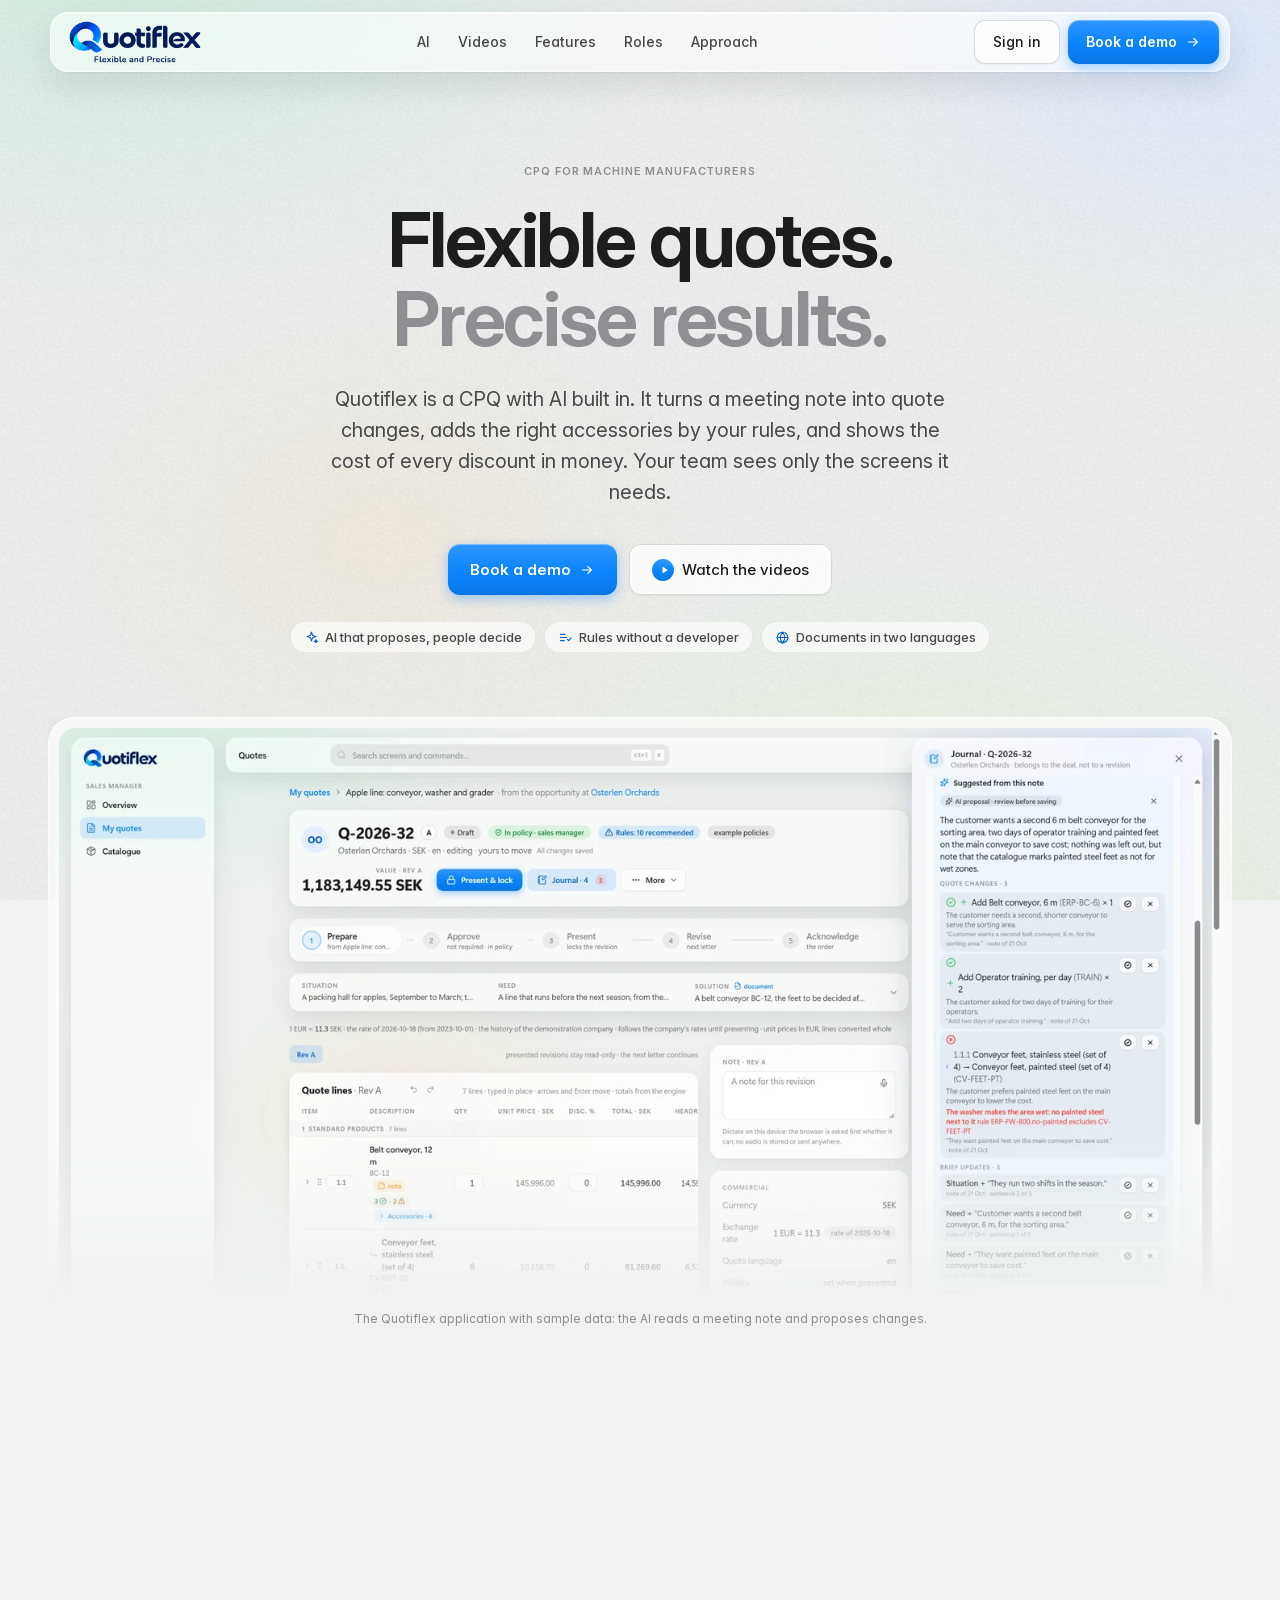
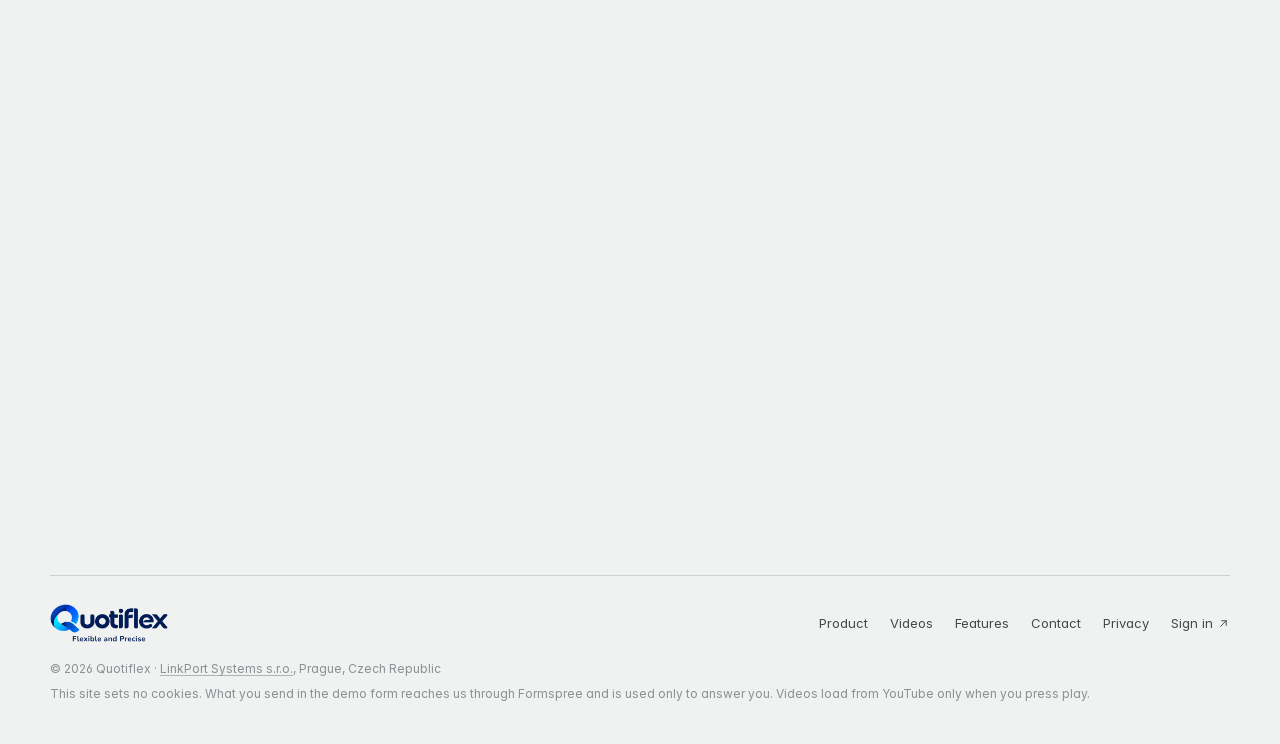
==== site/preview/index.html @ 6827d33f "Preview: texts that show what Quotiflex does, and a section on the AI The texts of the preview now n" ====
<!doctype html>
<html lang="en">
<head>
<meta charset="utf-8">
<meta name="viewport" content="width=device-width, initial-scale=1">
<meta http-equiv="Content-Security-Policy" content="default-src 'none'; script-src 'self'; style-src 'self'; img-src 'self'; font-src 'self'; connect-src https://formspree.io; frame-src https://www.youtube-nocookie.com; base-uri 'none'; form-action 'none'">
<meta name="referrer" content="strict-origin-when-cross-origin">
<title>Quotiflex · CPQ with AI built in, for machine manufacturers</title>
<meta name="robots" content="noindex">
<meta name="description" content="CPQ with AI built in, for machine manufacturers: quotes that add the right accessories, rules your product managers write without a developer, approvals that show the cost in money, and documents in your customer's language.">
<meta name="theme-color" content="#eff2f0">
<link rel="canonical" href="https://quotiflex.com/">
<meta property="og:type" content="website">
<meta property="og:site_name" content="Quotiflex">
<meta property="og:title" content="Quotiflex · Flexible quotes. Precise results.">
<meta property="og:description" content="CPQ with AI built in, for machine manufacturers: quotes that add the right accessories, rules your product managers write without a developer, approvals that show the cost in money, and documents in your customer's language.">
<meta property="og:url" content="https://quotiflex.com/">
<meta property="og:image" content="https://quotiflex.com/img/og-image.png">
<meta property="og:image:width" content="1200">
<meta property="og:image:height" content="630">
<meta property="og:image:alt" content="The Quotiflex logo with the tagline Flexible and Precise">
<meta name="twitter:card" content="summary_large_image">
<link rel="icon" href="../favicon.svg" type="image/svg+xml">
<link rel="icon" href="../favicon.ico" sizes="32x32">
<link rel="apple-touch-icon" href="../img/apple-touch-icon.png">
<link rel="stylesheet" href="app.css">
<script src="script.js"></script>
<script src="fx.js"></script>
<script type="application/ld+json">
{"@context":"https://schema.org","@type":"VideoObject","name":"Turn Customer Meeting Notes into Quote Changes | Quotiflex Deal Journal","description":"Write the note the way you always do. With one click, the AI in Quotiflex suggests changes to the quote, updates to the deal brief and a task, each with the sentence it came from. The rules check every suggestion, and you decide what to apply.","thumbnailUrl":"https://quotiflex.com/img/video-1-1280.jpg","uploadDate":"2026-10-21","duration":"PT1M11S","embedUrl":"https://www.youtube.com/embed/badr2H-frKE","url":"https://www.youtube.com/watch?v=badr2H-frKE"}
</script>
<script type="application/ld+json">
{"@context":"https://schema.org","@type":"VideoObject","name":"Never Forget a Machine Accessory on a Quote | Quotiflex Accessory Rules","description":"Add a machine, and its usual accessories come with it. Every choice shows the price difference and the rule behind it. Take off something mandatory, and the quote shows it at once. To leave it out, you give a reason, and the reason stays with the quote under your name.","thumbnailUrl":"https://quotiflex.com/img/video-2-1280.jpg","uploadDate":"2026-10-22","duration":"PT1M26S","embedUrl":"https://www.youtube.com/embed/MtIPMK0WYl4","url":"https://www.youtube.com/watch?v=MtIPMK0WYl4"}
</script>
<script type="application/ld+json">
{"@context":"https://schema.org","@type":"VideoObject","name":"Bilingual Quotation Documents, Nothing Typed Twice | Quotiflex Documents","description":"The quote opens as the document your customer will read: two languages side by side, every machine with its description, pictures and price. What you sent stays exactly as you sent it. To change a text, click it and type; the prices come from the quote, so nobody types a wrong number. For a customer in China, Chinese under the English.","thumbnailUrl":"https://quotiflex.com/img/video-3-1280.jpg","uploadDate":"2026-10-23","duration":"PT1M30S","embedUrl":"https://www.youtube.com/embed/1uBL4lEUWkI","url":"https://www.youtube.com/watch?v=1uBL4lEUWkI"}
</script>
<script type="application/ld+json">
{"@context":"https://schema.org","@type":"VideoObject","name":"Discount Approvals with a Reason, Decided in Minutes | Quotiflex Approvals","description":"Below the price floor, the quote says why in plain words, and its main button asks for approval. You ask with a reason, and the quote waits, read-only, until someone decides. The approver sees the difference in money, not only in percent, and decides with a reason in one click. The sales manager is told at once.","thumbnailUrl":"https://quotiflex.com/img/video-4-1280.jpg","uploadDate":"2026-10-23","duration":"PT1M24S","embedUrl":"https://www.youtube.com/embed/pZ0uJ2PU5Hw","url":"https://www.youtube.com/watch?v=pZ0uJ2PU5Hw"}
</script>
</head>
<body>
<svg class="sprite" aria-hidden="true" focusable="false">
  <symbol id="i-bolt" viewBox="0 0 24 24"><path d="M13.5 2.5 4.5 13.5h6.5l-1 8 9-11h-6.5l1-8Z"/></symbol>
  <symbol id="i-target" viewBox="0 0 24 24"><circle cx="12" cy="12" r="8.5"/><circle cx="12" cy="12" r="4.5"/><circle cx="12" cy="12" r="1.2" class="solid"/></symbol>
  <symbol id="i-sliders" viewBox="0 0 24 24"><path d="M3.5 7h9M17.5 7h3M3.5 17h3M11.5 17h9"/><circle cx="15" cy="7" r="2.5"/><circle cx="9" cy="17" r="2.5"/></symbol>
  <symbol id="i-shield" viewBox="0 0 24 24"><path d="M12 2.8 4.5 5.6v5.9c0 4.7 3.1 8.2 7.5 9.7 4.4-1.5 7.5-5 7.5-9.7V5.6L12 2.8Z"/><path d="m8.8 12 2.2 2.2 4.2-4.4"/></symbol>
  <symbol id="i-users" viewBox="0 0 24 24"><circle cx="9" cy="8" r="3.5"/><path d="M2.5 20c.6-3.6 3.2-5.5 6.5-5.5s5.9 1.9 6.5 5.5"/><path d="M15.5 4.8a3.5 3.5 0 0 1 0 6.4M17.8 14.9c2 .8 3.3 2.5 3.7 5.1"/></symbol>
  <symbol id="i-play" viewBox="0 0 24 24"><path fill="currentColor" stroke="none" d="M8.5 5.6v12.8c0 .8.9 1.3 1.6.9l10-6.4c.6-.4.6-1.3 0-1.7l-10-6.4c-.7-.5-1.6 0-1.6.8Z"/></symbol>
  <symbol id="i-arrow" viewBox="0 0 24 24"><path d="M5 12h13M13 6.5 18.5 12 13 17.5"/></symbol>
  <symbol id="i-arrow-out" viewBox="0 0 24 24"><path d="M7 17 17 7M8.5 7H17v8.5"/></symbol>
  <symbol id="i-arrow-down" viewBox="0 0 24 24"><path d="M12 7v10M7.5 12.5 12 17l4.5-4.5"/></symbol>
  <symbol id="i-check" viewBox="0 0 24 24"><path d="m5.5 12.5 4 4 9-9"/></symbol>
  <symbol id="i-menu" viewBox="0 0 24 24"><path d="M4 7h16M4 12h16M4 17h16"/></symbol>
  <symbol id="i-close" viewBox="0 0 24 24"><path d="M6 6l12 12M18 6 6 18"/></symbol>
  <symbol id="i-grid" viewBox="0 0 24 24"><rect x="4" y="4" width="6.5" height="6.5" rx="1.5"/><rect x="13.5" y="4" width="6.5" height="6.5" rx="1.5"/><rect x="4" y="13.5" width="6.5" height="6.5" rx="1.5"/><rect x="13.5" y="13.5" width="6.5" height="6.5" rx="1.5"/></symbol>
  <symbol id="i-doc" viewBox="0 0 24 24"><path d="M14 3H7a2 2 0 0 0-2 2v14a2 2 0 0 0 2 2h10a2 2 0 0 0 2-2V8l-5-5Z"/><path d="M14 3v5h5M9 13h6M9 17h4"/></symbol>
  <symbol id="i-building" viewBox="0 0 24 24"><rect x="4" y="3.5" width="11" height="17" rx="1.5"/><path d="M15 9.5h3.5a1.5 1.5 0 0 1 1.5 1.5v9.5M8 8h3M8 12h3M8 16h3"/></symbol>
  <symbol id="i-box" viewBox="0 0 24 24"><path d="m12 3 8 4.5v9L12 21l-8-4.5v-9L12 3Z"/><path d="m4 7.5 8 4.5 8-4.5M12 12v9"/></symbol>
  <symbol id="i-plus" viewBox="0 0 24 24"><path d="M12 6v12M6 12h12"/></symbol>
  <symbol id="i-sparkle" viewBox="0 0 24 24"><path d="M12 3.5l1.8 5.2 5.2 1.8-5.2 1.8L12 17.5l-1.8-5.2L5 10.5l5.2-1.8L12 3.5Z"/><path d="M19 15.5l.7 1.8 1.8.7-1.8.7-.7 1.8-.7-1.8-1.8-.7 1.8-.7.7-1.8Z"/></symbol>
  <symbol id="i-note" viewBox="0 0 24 24"><path d="M5 4.5h10l4 4V19a.5.5 0 0 1-.5.5h-13A.5.5 0 0 1 5 19V4.5Z"/><path d="M8.5 10h7M8.5 13.5h7M8.5 17h4"/></symbol>
  <symbol id="i-list" viewBox="0 0 24 24"><path d="M9 6.5h11M9 12h11M9 17.5h11"/><circle cx="4.5" cy="6.5" r="1" class="solid"/><circle cx="4.5" cy="12" r="1" class="solid"/><circle cx="4.5" cy="17.5" r="1" class="solid"/></symbol>
  <symbol id="i-rule" viewBox="0 0 24 24"><path d="M4 7h7M4 12h10M4 17h6"/><path d="m15 15 2 2 4-4.5"/></symbol>
  <symbol id="i-search" viewBox="0 0 24 24"><circle cx="11" cy="11" r="6.5"/><path d="m16 16 4 4"/></symbol>
  <symbol id="i-globe" viewBox="0 0 24 24"><circle cx="12" cy="12" r="8.5"/><path d="M3.5 12h17M12 3.5c2.5 2.6 3.6 5.4 3.6 8.5S14.5 17.9 12 20.5C9.5 17.9 8.4 15.1 8.4 12S9.5 6.1 12 3.5Z"/></symbol>
  <symbol id="i-pen" viewBox="0 0 24 24"><path d="M4.5 19.5l1-4L15.8 5.2a2 2 0 0 1 2.9 0l.1.1a2 2 0 0 1 0 2.9L8.5 18.5l-4 1Z"/><path d="m13.5 7.5 3 3"/></symbol>
  <symbol id="i-eye" viewBox="0 0 24 24"><path d="M2.8 12S6 5.5 12 5.5 21.2 12 21.2 12 18 18.5 12 18.5 2.8 12 2.8 12Z"/><circle cx="12" cy="12" r="2.8"/></symbol>
</svg>

<a class="skip" href="#main">Skip to content</a>
<div class="wallpaper" aria-hidden="true"></div>

<header class="topbar wrap">
  <div class="topbar-inner glass">
    <a class="brand" href="#main" aria-label="Quotiflex, to the top of the page">
      <picture>
        <source type="image/webp" srcset="../img/logo-450.webp 450w, ../img/logo-760.webp 760w" sizes="132px">
        <img src="../img/logo-450.png" width="225" height="73" alt="Quotiflex, Flexible and Precise">
      </picture>
    </a>
    <nav id="navigation" aria-label="Main navigation">
      <a href="#ai">AI</a>
      <a href="#videos">Videos</a>
      <a href="#features">Features</a>
      <a href="#solutions">Roles</a>
      <a href="#about">Approach</a>
    </nav>
    <div class="topbar-actions">
      <a class="btn btn-secondary" href="https://app.quotiflex.com/">Sign in</a>
      <a class="btn btn-primary" href="#contact">Book a demo <svg class="ico" aria-hidden="true"><use href="#i-arrow"/></svg></a>
    </div>
    <button class="menu-toggle" type="button" aria-expanded="false" aria-controls="navigation">
      <svg class="ico" aria-hidden="true"><use href="#i-menu"/></svg><span class="visually-hidden">Open menu</span>
    </button>
  </div>
</header>

<main id="main">
  <section class="hero" aria-labelledby="hero-title">
    <div class="wrap">
      <p class="kicker reveal">CPQ for machine manufacturers</p>
      <h1 id="hero-title" class="display reveal">Flexible quotes.<br><span class="soft">Precise results.</span></h1>
      <p class="lead reveal">Quotiflex is a CPQ with AI built in. It turns a meeting note into quote changes, adds the right accessories by your rules, and shows the cost of every discount in money. Your team sees only the screens it needs.</p>
      <div class="actions reveal">
        <a class="btn btn-primary btn-lg" href="#contact">Book a demo <svg class="ico" aria-hidden="true"><use href="#i-arrow"/></svg></a>
        <a class="btn btn-secondary btn-lg" href="#videos"><span class="play-dot" aria-hidden="true"><svg class="ico"><use href="#i-play"/></svg></span> Watch the videos</a>
      </div>
      <ul class="proof reveal" aria-label="In short">
        <li class="chip"><svg class="ico"><use href="#i-sparkle"/></svg> AI that proposes, people decide</li>
        <li class="chip"><svg class="ico"><use href="#i-rule"/></svg> Rules without a developer</li>
        <li class="chip"><svg class="ico"><use href="#i-globe"/></svg> Documents in two languages</li>
      </ul>
    </div>
    <figure class="shot reveal">
      <div class="shot-frame glass"><img src="../img/screen-quote-journal-2880.webp" srcset="../img/screen-quote-journal-1440.webp 1440w, ../img/screen-quote-journal-2160.webp 2160w, ../img/screen-quote-journal-2880.webp 2880w" sizes="(min-width: 1336px) 1220px, calc(100vw - 60px)" width="2880" height="1400" decoding="async" alt="The Quotiflex quote screen with sample data: quote Q-2026-32 for Osterlen Orchards, 1,183,149.55 SEK, its quote lines and steps, and the deal journal on the right, where the AI suggests quote changes, brief updates and a task from a meeting note, each with the sentence it came from."></div>
    </figure>
    <p class="shot-note wrap">The Quotiflex application with sample data: the AI reads a meeting note and proposes changes.</p>
  </section>

  <section class="benefits wrap" aria-label="Why Quotiflex">
    <article class="benefit glass-solid reveal">
      <span class="icon" aria-hidden="true"><svg class="ico"><use href="#i-eye"/></svg></span>
      <h2 class="card-title">Intuitive from the first day</h2>
      <p>A menu built around the work: three screens for a sales manager. Add a machine by its name, undo a slip with Ctrl+Z, edit the document where you read it.</p>
    </article>
    <article class="benefit glass-solid reveal">
      <span class="icon" aria-hidden="true"><svg class="ico"><use href="#i-sparkle"/></svg></span>
      <h2 class="card-title">AI that does the typing</h2>
      <p>A note becomes quote changes, a sentence becomes a rule, a description becomes a line of machines. You accept every item.</p>
    </article>
    <article class="benefit glass-solid reveal">
      <span class="icon" aria-hidden="true"><svg class="ico"><use href="#i-sliders"/></svg></span>
      <h2 class="card-title">Flexible without a developer</h2>
      <p>Rules, approval levels, templates, units and number formats are settings. What differs between companies is set, not programmed.</p>
    </article>
    <article class="benefit glass-solid reveal">
      <span class="icon" aria-hidden="true"><svg class="ico"><use href="#i-shield"/></svg></span>
      <h2 class="card-title">Control without slowing down</h2>
      <p>Rules check every line and never block. A discount below the floor says why, and the approver sees its cost in money.</p>
    </article>
  </section>

  <section id="ai" class="wrap section" aria-labelledby="ai-title">
    <div class="section-heading reveal">
      <p class="kicker">AI built in</p>
      <h2 id="ai-title" class="title">AI does the typing.<br><span class="soft">Rules check. People decide.</span></h2>
      <p class="lead">In most companies a meeting note is read once and typed three times: into the quote, into the deal brief, into the to-do list. In Quotiflex the AI does that part, inside the screens where the work happens.</p>
    </div>
    <div class="ai-panel glass-solid reveal">
      <div class="ai-grid">
        <article class="ai-item reveal">
          <span class="icon" aria-hidden="true"><svg class="ico"><use href="#i-note"/></svg></span>
          <h3>Meeting notes become quote changes</h3>
          <p>Paste a note or pick one from the deal journal. The AI proposes the line changes, the brief and the tasks, each with the sentence it came from.</p>
        </article>
        <article class="ai-item reveal">
          <span class="icon" aria-hidden="true"><svg class="ico"><use href="#i-list"/></svg></span>
          <h3>A line of machines from a description</h3>
          <p>"An apple washing and grading line, 20,000 an hour" becomes machines with quantities and a reason for each. The rules complete and check them.</p>
        </article>
        <article class="ai-item reveal">
          <span class="icon" aria-hidden="true"><svg class="ico"><use href="#i-rule"/></svg></span>
          <h3>A rule from one sentence</h3>
          <p>A product manager describes a rule in plain words. The AI fills in the fields, the rule is tried on a real quote, and a person saves it.</p>
        </article>
        <article class="ai-item reveal">
          <span class="icon" aria-hidden="true"><svg class="ico"><use href="#i-search"/></svg></span>
          <h3>A second look before you present</h3>
          <p>The review points at what is unusual: a discount far from its product family, or no installation line where similar quotes had one.</p>
        </article>
        <article class="ai-item reveal">
          <span class="icon" aria-hidden="true"><svg class="ico"><use href="#i-globe"/></svg></span>
          <h3>Translation with your own terms</h3>
          <p>Documents in Danish or Chinese with your glossary kept, machine names first. Legal texts are used only in their approved wording.</p>
        </article>
        <article class="ai-item reveal">
          <span class="icon" aria-hidden="true"><svg class="ico"><use href="#i-pen"/></svg></span>
          <h3>Product texts from ERP data</h3>
          <p>A first draft of a sales description from the short ERP text and the technical data, in the style of your own descriptions.</p>
        </article>
      </div>
      <div class="ai-control">
        <span class="pill pill-ready"><svg class="ico"><use href="#i-sparkle"/></svg> AI proposal · review before saving</span>
        <p>Every AI result arrives marked as a proposal, with the sentence or the data it came from. Your rules check it, and nothing is saved until a person accepts it. Administrators decide what is switched on, set the budget and see the cost of every call.</p>
      </div>
    </div>
  </section>

  <section id="videos" class="wrap section videos" aria-labelledby="videos-title">
    <div class="section-heading reveal">
      <p class="kicker">See it in action</p>
      <h2 id="videos-title" class="title">Short videos.<br><span class="soft">Real screens.</span></h2>
      <p class="lead">Each video shows one task in Quotiflex from start to finish, with sample data.</p>
    </div>
    <div class="video-library glass-solid reveal" data-video-library>
      <span class="video-anchor" id="video-deal-journal"></span>
      <span class="video-anchor" id="video-accessory-rules"></span>
      <span class="video-anchor" id="video-customer-document"></span>
      <span class="video-anchor" id="video-discount-approval"></span>
      <a class="video-poster" href="https://www.youtube.com/watch?v=badr2H-frKE" data-youtube="badr2H-frKE" aria-label="Play the video: Turn customer meeting notes into quote changes, 1 minute 11 seconds">
        <picture>
          <source type="image/webp" srcset="../img/video-1-640.webp 640w, ../img/video-1-1280.webp 1280w, ../img/video-1-1920.webp 1920w" sizes="(min-width: 1300px) 1180px, (min-width: 1151px) calc(100vw - 124px), (min-width: 541px) calc(100vw - 92px), calc(100vw - 56px)">
          <img src="../img/video-1-1280.jpg" width="1280" height="720" decoding="async" alt="">
        </picture>
        <span class="video-play" aria-hidden="true"><span class="play-dot"><svg class="ico"><use href="#i-play"/></svg></span><span class="video-play-label">Play video</span> <span class="video-time">1:11</span></span>
      </a>
      <div class="video-caption">
        <div>
          <span class="kicker" data-video-topic>Deal journal</span>
          <h3 data-video-title>Turn customer meeting notes into quote changes.</h3>
        </div>
        <div>
          <p data-video-desc>Write the note the way you always do. With one click, the AI suggests changes to the quote, updates to the deal brief and a task, each with the sentence it came from. The rules check every suggestion, and you decide what to apply.</p>
          <p class="video-links">
            <a class="text-link" href="https://www.youtube.com/watch?v=badr2H-frKE" data-video-watch>Watch on YouTube <svg class="ico" aria-hidden="true"><use href="#i-arrow-out"/></svg></a>
            <a class="text-link" href="https://www.youtube.com/@quotiflex_com">All videos on our channel <svg class="ico" aria-hidden="true"><use href="#i-arrow-out"/></svg></a>
          </p>
        </div>
      </div>
      <ol class="video-list" aria-label="All videos">
        <li><a class="video-item" data-anchor="video-deal-journal" href="https://www.youtube.com/watch?v=badr2H-frKE" data-youtube="badr2H-frKE" data-poster="../img/video-1" data-length="1:11" data-length-label="1 minute 11 seconds" data-desc="Write the note the way you always do. With one click, the AI suggests changes to the quote, updates to the deal brief and a task, each with the sentence it came from. The rules check every suggestion, and you decide what to apply." aria-current="true">
          <span class="video-thumb"><img src="../img/video-1-640.webp" width="640" height="360" loading="lazy" decoding="async" alt=""></span>
          <span class="video-item-text"><span class="video-item-topic">Deal journal</span><span class="video-item-title">Turn customer meeting notes into quote changes.</span><span class="video-item-time">1:11</span></span>
        </a></li>
        <li><a class="video-item" data-anchor="video-accessory-rules" href="https://www.youtube.com/watch?v=MtIPMK0WYl4" data-youtube="MtIPMK0WYl4" data-poster="../img/video-2" data-length="1:26" data-length-label="1 minute 26 seconds" data-desc="Add a machine, and its usual accessories come with it. Every choice shows the price difference and the rule behind it. Take off something mandatory, and the quote shows it at once. To leave it out, you give a reason, and the reason stays with the quote under your name.">
          <span class="video-thumb"><img src="../img/video-2-640.webp" width="640" height="360" loading="lazy" decoding="async" alt=""></span>
          <span class="video-item-text"><span class="video-item-topic">Accessory rules</span><span class="video-item-title">Never forget an accessory on a quote.</span><span class="video-item-time">1:26</span></span>
        </a></li>
        <li><a class="video-item" data-anchor="video-customer-document" href="https://www.youtube.com/watch?v=1uBL4lEUWkI" data-youtube="1uBL4lEUWkI" data-poster="../img/video-3" data-length="1:30" data-length-label="1 minute 30 seconds" data-desc="The quote opens as the document your customer will read: two languages side by side, every machine with its description, pictures and price. What you sent stays exactly as you sent it. To change a text, click it and type; the prices come from the quote, so nobody types a wrong number. For a customer in China, Chinese under the English.">
          <span class="video-thumb"><img src="../img/video-3-640.webp" width="640" height="360" loading="lazy" decoding="async" alt=""></span>
          <span class="video-item-text"><span class="video-item-topic">Customer document</span><span class="video-item-title">The document your customer reads.</span><span class="video-item-time">1:30</span></span>
        </a></li>
        <li><a class="video-item" data-anchor="video-discount-approval" href="https://www.youtube.com/watch?v=pZ0uJ2PU5Hw" data-youtube="pZ0uJ2PU5Hw" data-poster="../img/video-4" data-length="1:24" data-length-label="1 minute 24 seconds" data-desc="Below the price floor, the quote says why in plain words, and its main button asks for approval. You ask with a reason, and the quote waits, read-only, until someone decides. The approver sees the difference in money, not only in percent, and decides with a reason in one click. The sales manager is told at once.">
          <span class="video-thumb"><img src="../img/video-4-640.webp" width="640" height="360" loading="lazy" decoding="async" alt=""></span>
          <span class="video-item-text"><span class="video-item-topic">Discount approval</span><span class="video-item-title">Margin control without slowing sales.</span><span class="video-item-time">1:24</span></span>
        </a></li>
      </ol>
      <p class="video-note">The videos play from YouTube in privacy-enhanced mode, and only once you press play.</p>
    </div>
  </section>

  <section id="product" class="split wrap section" aria-labelledby="product-title">
    <div class="reveal">
      <p class="kicker">Built for machine builders</p>
      <h2 id="product-title" class="title">From the first call<br><span class="soft">to the signed order.</span></h2>
      <p class="lead">One place for the whole deal: what the customer said, the machines and their accessories, the price and its margin, the approval and its reason, and the document the customer reads.</p>
      <ul class="check-list">
        <li><svg class="ico" aria-hidden="true"><use href="#i-check"/></svg>A deal journal for calls, site visits, sketches and tasks</li>
        <li><svg class="ico" aria-hidden="true"><use href="#i-check"/></svg>Lines and sections for whole plants, with a subtotal per line</li>
        <li><svg class="ico" aria-hidden="true"><use href="#i-check"/></svg>Every presented revision kept exactly as the customer saw it</li>
      </ul>
      <a class="text-link" href="#features">See the details <svg class="ico" aria-hidden="true"><use href="#i-arrow"/></svg></a>
    </div>
    <div class="collaboration glass reveal">
      <picture>
        <source type="image/webp" srcset="../img/team-600.webp 600w, ../img/team-800.webp 800w, ../img/team-1200.webp 1200w" sizes="(min-width: 1081px) 560px, calc(100vw - 84px)">
        <img src="../img/team-1200.jpg" width="1200" height="490" loading="lazy" decoding="async" alt="Colleagues review a proposal together on a laptop.">
      </picture>
      <div class="team-caption">
        <span class="icon" aria-hidden="true"><svg class="ico"><use href="#i-users"/></svg></span>
        <div>
          <strong>One quote. Sales, engineering and finance on the same page.</strong>
          <p>Each role sees what it needs, and every decision keeps its reason.</p>
        </div>
      </div>
    </div>
  </section>

  <section id="features" class="wrap section" aria-labelledby="features-title">
    <div class="section-heading reveal">
      <p class="kicker">In the application</p>
      <h2 id="features-title" class="title">Every detail connected.<br><span class="soft">Every step visible.</span></h2>
      <p class="lead">Three moments of a quote, as they look in Quotiflex.</p>
    </div>
    <div class="feature-rows">
      <article class="feature-row glass-solid reveal">
        <div class="feature-text">
          <span class="kicker">01 · Configure</span>
          <h3>The right accessories, every time.</h3>
          <p>Add a conveyor and its feet and guide rails come with it. Every choice shows the price difference and the rule behind it. Leave out something mandatory and the quote shows it at once. It does not block you: you give a reason, and the reason stays with the quote.</p>
        </div>
        <figure class="feature-shot"><img src="../img/screen-accessories-1410.webp" srcset="../img/screen-accessories-760.webp 760w, ../img/screen-accessories-1410.webp 1410w" sizes="(min-width: 1081px) 680px, calc(100vw - 100px)" width="1410" height="568" loading="lazy" decoding="async" alt="A belt conveyor on a quote with its accessories: an optional dust cover, and conveyor feet in painted or stainless steel, with the price difference and the rule behind the choice."></figure>
      </article>
      <article class="feature-row glass-solid reveal">
        <div class="feature-text">
          <span class="kicker">02 · Price</span>
          <h3>Discounts with a reason. Decisions in minutes.</h3>
          <p>Below the price floor the quote says why, in plain words, and its main button asks for approval. The approver sees the difference in money, not only in percent, and decides in one click, with a reason. The sales manager is told at once.</p>
        </div>
        <figure class="feature-shot"><img src="../img/screen-approval-1400.webp" srcset="../img/screen-approval-760.webp 760w, ../img/screen-approval-1400.webp 1400w" sizes="(min-width: 1081px) 680px, calc(100vw - 100px)" width="1400" height="580" loading="lazy" decoding="async" alt="An approval request: the line and the project margin below the floor of the policy, and the difference in money, 43,798.80 SEK and 43,834.17 SEK, with the amounts in euros."></figure>
      </article>
      <article class="feature-row glass-solid reveal">
        <div class="feature-text">
          <span class="kicker">03 · Document</span>
          <h3>A document in your customer's language.</h3>
          <p>Two languages side by side, a hundred pages with contents, units and number formats for each market. Click a text to change it. The prices come from the quote, so nobody types a wrong number, and what you sent stays exactly as you sent it.</p>
        </div>
        <figure class="feature-shot"><img src="../img/screen-document-1440.webp" srcset="../img/screen-document-760.webp 760w, ../img/screen-document-1440.webp 1440w" sizes="(min-width: 1081px) 680px, calc(100vw - 100px)" width="1440" height="880" loading="lazy" decoding="async" alt="A page of a quotation in English and Danish side by side: the first standard product of line 1 with its quantity, system and price in euros, and its description in both languages."></figure>
      </article>
    </div>
  </section>

  <section id="solutions" class="wrap section" aria-labelledby="solutions-title">
    <div class="section-heading reveal">
      <p class="kicker">Made for the way you work</p>
      <h2 id="solutions-title" class="title">Different roles.<br><span class="soft">One clear quote.</span></h2>
    </div>
    <div class="seg reveal" role="tablist" aria-label="Roles">
      <button type="button" role="tab" id="tab-sales" aria-selected="true" aria-controls="role-panel" data-role="sales">Sales</button>
      <button type="button" role="tab" id="tab-product" aria-selected="false" aria-controls="role-panel" tabindex="-1" data-role="product">Product</button>
      <button type="button" role="tab" id="tab-management" aria-selected="false" aria-controls="role-panel" tabindex="-1" data-role="management">Management</button>
    </div>
    <div id="role-panel" class="role-panel glass-solid reveal" role="tabpanel" aria-labelledby="tab-sales" tabindex="0">
      <div>
        <p class="kicker" id="role-label">For sales managers</p>
        <h3 id="role-title">More time with the customer, less with the quote.</h3>
        <p id="role-description">Three screens, a quote that adds its own accessories, notes that turn into changes, and a document ready to send. Approvals are asked and answered inside the quote.</p>
        <a class="text-link" href="#contact">Discuss your workflow <svg class="ico" aria-hidden="true"><use href="#i-arrow"/></svg></a>
      </div>
      <ul id="role-points" class="check-list">
        <li><svg class="ico" aria-hidden="true"><use href="#i-check"/></svg>Meeting notes to quote changes</li>
        <li><svg class="ico" aria-hidden="true"><use href="#i-check"/></svg>Accessories added by the rules</li>
        <li><svg class="ico" aria-hidden="true"><use href="#i-check"/></svg>The approval decision comes back to you</li>
      </ul>
    </div>
  </section>

  <section id="about" class="wrap section about" aria-labelledby="about-title">
    <div class="reveal">
      <p class="kicker">Our approach</p>
      <h2 id="about-title" class="title">Intuitive for the team.<br><span class="soft">Flexible for the business.</span></h2>
      <p class="lead">We build Quotiflex on three ideas. A screen shows only what your role needs. Everything that differs between companies is a setting, not custom code. And the AI does the typing, while the rules check and a person decides.</p>
      <ul class="principles">
        <li class="chip"><svg class="ico"><use href="#i-eye"/></svg> Intuitive</li>
        <li class="chip"><svg class="ico"><use href="#i-sliders"/></svg> Flexible</li>
        <li class="chip"><svg class="ico"><use href="#i-sparkle"/></svg> AI built in</li>
      </ul>
    </div>
  </section>

  <section class="wrap section faq" aria-labelledby="faq-title">
    <div class="reveal">
      <p class="kicker">A few useful answers</p>
      <h2 id="faq-title" class="title">Before we talk.</h2>
    </div>
    <div class="faq-list glass-solid reveal">
      <details>
        <summary><span>What does CPQ mean?</span><span class="plus" aria-hidden="true"><svg class="ico"><use href="#i-plus"/></svg></span></summary>
        <p>Configure, price, quote: from what the customer needs to a priced, approved document they can sign. Quotiflex keeps the deal around it in the same place: the notes, the tasks and the reason behind every decision.</p>
      </details>
      <details>
        <summary><span>How does the AI work, and who controls it?</span><span class="plus" aria-hidden="true"><svg class="ico"><use href="#i-plus"/></svg></span></summary>
        <p>The AI proposes and never writes on its own. Every proposal is marked, shows what it is based on and is checked by your rules. A person accepts it item by item. Administrators choose what is switched on, set a budget and see the cost of every call.</p>
      </details>
      <details>
        <summary><span>Do we need a developer to set it up?</span><span class="plus" aria-hidden="true"><svg class="ico"><use href="#i-plus"/></svg></span></summary>
        <p>No. Products, rules, approval levels, document templates and languages are settings. Rules can be written as a sentence, filled in as a table or imported from a spreadsheet, and tried on a quote before they are saved.</p>
      </details>
      <details>
        <summary><span>Can I access the Quotiflex application?</span><span class="plus" aria-hidden="true"><svg class="ico"><use href="#i-plus"/></svg></span></summary>
        <p>Existing users open the application with the Sign in button. To discuss access and your requirements, use the demo request below.</p>
      </details>
      <details>
        <summary><span>What should we cover in a demo?</span><span class="plus" aria-hidden="true"><svg class="ico"><use href="#i-plus"/></svg></span></summary>
        <p>Your machines and their accessories, how you price and approve discounts, the documents your customers expect, and how your team works on a deal today.</p>
      </details>
      <details>
        <summary><span>How is pricing determined?</span><span class="plus" aria-hidden="true"><svg class="ico"><use href="#i-plus"/></svg></span></summary>
        <p>Talk to us about your requirements. This site does not publish a standard price list.</p>
      </details>
    </div>
  </section>

  <section id="contact" class="wrap section" aria-labelledby="contact-title">
    <div class="contact glass-solid reveal">
      <div>
        <p class="kicker">Book a demo</p>
        <h2 id="contact-title" class="title">Your machines.<br> Your rules.<br> <span class="soft">Your next quote.</span></h2>
        <p>Tell us about your products and how you quote today. We show you the parts of Quotiflex that matter for your team.</p>
        <a class="text-link" href="https://app.quotiflex.com/">Already using Quotiflex? Sign in <svg class="ico" aria-hidden="true"><use href="#i-arrow-out"/></svg></a>
      </div>
      <form id="demo-form" novalidate aria-labelledby="form-title">
        <h3 id="form-title">Request a product conversation</h3>
        <div class="form-row">
          <div class="field">
            <label for="f-name">Name</label>
            <input id="f-name" name="name" autocomplete="name" required maxlength="100" aria-describedby="e-name">
            <p class="field-error" id="e-name" hidden>Please enter your name.</p>
          </div>
          <div class="field">
            <label for="f-email">Work email</label>
            <input id="f-email" name="email" type="email" autocomplete="email" required maxlength="200" aria-describedby="e-email">
            <p class="field-error" id="e-email" hidden>Please enter a valid email address.</p>
          </div>
        </div>
        <div class="form-row">
          <div class="field">
            <label for="f-company">Company</label>
            <input id="f-company" name="company" autocomplete="organization" required maxlength="200" aria-describedby="e-company">
            <p class="field-error" id="e-company" hidden>Please enter your company.</p>
          </div>
          <div class="field">
            <label for="f-time">Preferred time <span class="optional">(optional)</span></label>
            <input id="f-time" name="preferred_time" maxlength="120" placeholder="For example: weekday mornings, CET">
          </div>
        </div>
        <div class="field">
          <label for="f-message">What would you like to explore?</label>
          <textarea id="f-message" name="message" rows="3" maxlength="3000" required aria-describedby="e-message" placeholder="Products, pricing, approvals, or your current quoting process…"></textarea>
          <p class="field-error" id="e-message" hidden>Please tell us briefly what you would like to explore.</p>
        </div>
        <div class="honeypot" aria-hidden="true">
          <label for="f-gotcha">Leave this field empty</label>
          <input id="f-gotcha" name="_gotcha" tabindex="-1" autocomplete="off">
        </div>
        <p class="form-note" id="privacy"><strong>Privacy.</strong> <a class="company-link" href="https://linkport.cz/">LinkPort Systems s.r.o.</a>, Prague, Czech Republic, is the controller of what you send with this form and uses it only to answer your request. The form reaches us through Formspree, which processes it on our behalf. Nothing else is collected: this site sets no cookies and has no analytics or trackers. A video plays from YouTube only once you press play; YouTube's privacy policy then applies to it.</p>
        <button class="btn btn-primary btn-lg" type="submit" disabled>Send request <svg class="ico" aria-hidden="true"><use href="#i-arrow"/></svg></button>
        <p id="form-status" class="status" role="status" aria-live="polite"></p>
        <noscript><p class="status is-error">This form needs JavaScript to send. Please turn it on and reload the page.</p></noscript>
      </form>
    </div>
  </section>
</main>

<footer class="wrap">
  <div class="footer-top">
    <a class="brand" href="#main" aria-label="Quotiflex, to the top of the page">
      <picture>
        <source type="image/webp" srcset="../img/logo-450.webp 450w, ../img/logo-760.webp 760w" sizes="118px">
        <img src="../img/logo-450.png" width="180" height="58" alt="Quotiflex, Flexible and Precise" loading="lazy">
      </picture>
    </a>
    <nav aria-label="Footer">
      <a href="#product">Product</a>
      <a href="#videos">Videos</a>
      <a href="#features">Features</a>
      <a href="#contact">Contact</a>
      <a href="#privacy">Privacy</a>
      <a href="https://app.quotiflex.com/">Sign in <svg class="ico" aria-hidden="true"><use href="#i-arrow-out"/></svg></a>
    </nav>
  </div>
  <div class="footer-legal">
    <p>© 2026 Quotiflex · <a class="company-link" href="https://linkport.cz/">LinkPort Systems s.r.o.</a>, Prague, Czech Republic</p>
    <p>This site sets no cookies. What you send in the demo form reaches us through Formspree and is used only to answer you. Videos load from YouTube only when you press play.</p>
  </div>
</footer>
</body>
</html>
---- site/preview/app.css ----
/* Quotiflex website, in the design of the Quotiflex application (app.quotiflex.com):
   the same tokens, wallpaper, glass, type, buttons, pills, inputs and motion as
   frontend/src/index.css of the application, scaled up where a web page needs it. */

@font-face {
  font-family: "Inter";
  font-style: normal;
  font-weight: 100 900;
  font-display: swap;
  src: url("../fonts/InterVariable-latin.woff2") format("woff2");
}

/* ---------- Tokens of the application ---------- */
:root {
  --ink: 29 29 31;          /* #1D1D1F */
  --ink-soft: 72 72 74;     /* #48484A */
  --ink-muted: 110 110 115; /* #6E6E73 */
  --ink-tertiary: 142 142 147;
  --blue: 10 132 255;       /* #0A84FF */
  --blue-deep: 0 99 204;    /* #0063CC */
  --green: 52 199 89;
  --orange: 255 149 0;
  --hair: 60 60 67;
  --fill: 118 118 128;
  --r-xl: 24px;
  --r-lg: 18px;
  --r-md: 12px;
  --sh-glass: inset 0 1px 0 rgba(255, 255, 255, .65), 0 1px 1px rgba(22, 32, 43, .04), 0 12px 32px rgba(22, 32, 43, .1);
  --sh-card: inset 0 1px 0 rgba(255, 255, 255, .8), 0 1px 1px rgba(22, 32, 43, .03), 0 8px 24px rgba(22, 32, 43, .07);
  --sh-shot: 0 1px 1px rgba(22, 32, 43, .05), 0 30px 80px -20px rgba(22, 32, 43, .28), 0 12px 32px rgba(22, 32, 43, .08);
  --wp-base: #eff2f0;
  --wp-1: #d3f0e1;
  --wp-2: #e2ecff;
  --wp-3: #e8f5d6;
  --wp-4: #f3ece0;
  --spring: cubic-bezier(.34, 1.18, .64, 1);
  --spring-soft: cubic-bezier(.3, 1.08, .5, 1);
  --settle: cubic-bezier(.22, 1, .36, 1);
  --ease: cubic-bezier(.32, .72, .33, 1);
  --wrap: 1180px;
  --gutter: 48px;
  color-scheme: light;
}

* { box-sizing: border-box; }
html {
  scroll-behavior: smooth;
  scroll-padding-top: 96px;
  -webkit-text-size-adjust: 100%;
  text-size-adjust: 100%;
  -webkit-font-smoothing: antialiased;
  -moz-osx-font-smoothing: grayscale;
  font-feature-settings: "cv11", "ss01";
}
body {
  margin: 0;
  color: rgb(var(--ink));
  font-family: -apple-system, BlinkMacSystemFont, "SF Pro Display", "SF Pro Text", "Segoe UI Variable Display", "Segoe UI", Inter, Roboto, sans-serif;
  font-size: 16px;
  line-height: 1.55;
  background: var(--wp-base);
  overflow-x: hidden;
}
main { overflow-x: clip; }
::selection { background: rgb(var(--blue) / .2); }
a { color: inherit; text-decoration: none; }
button, input, textarea { font: inherit; color: inherit; }
button, a, input, textarea, summary { -webkit-tap-highlight-color: transparent; }
h1, h2, h3, p { margin: 0; }
img { display: block; max-width: 100%; height: auto; }
picture { display: contents; }
*:focus-visible { outline: none; box-shadow: 0 0 0 3.5px rgb(var(--blue) / .3); border-radius: 8px; }

.sprite { position: absolute; width: 0; height: 0; overflow: hidden; }
.ico { width: 1em; height: 1em; flex: none; fill: none; stroke: currentColor; stroke-width: 1.8; stroke-linecap: round; stroke-linejoin: round; }
.ico .solid { fill: currentColor; stroke: none; }
.visually-hidden { position: absolute !important; width: 1px; height: 1px; padding: 0; margin: -1px; overflow: hidden; clip: rect(0 0 0 0); white-space: nowrap; border: 0; }
.skip { position: fixed; top: -100px; left: 20px; z-index: 100; padding: 10px 16px; border-radius: 12px; background: #fff; box-shadow: var(--sh-card); font-weight: 600; }
.skip:focus { top: 12px; }
.wrap { width: min(var(--wrap), calc(100% - var(--gutter) * 2)); margin-inline: auto; }

/* ---------- Wallpaper: four soft radial spots and a whisper of grain (as in the app) ---------- */
.wallpaper {
  position: fixed; inset: 0; z-index: -1; pointer-events: none;
  background:
    radial-gradient(1100px 700px at 8% -10%, var(--wp-1) 0%, transparent 55%),
    radial-gradient(900px 600px at 95% 5%, var(--wp-2) 0%, transparent 50%),
    radial-gradient(1000px 800px at 70% 110%, var(--wp-3) 0%, transparent 55%),
    radial-gradient(700px 500px at 30% 60%, var(--wp-4) 0%, transparent 50%),
    var(--wp-base);
}
.wallpaper::after { content: ""; position: absolute; inset: 0; opacity: .05; background: url("../img/grain.png") repeat; background-size: 128px 128px; }

/* ---------- Depth: glass chrome and content cards (as in the app) ---------- */
.glass, .glass-solid {
  position: relative; isolation: isolate;
  --x: 50%; --y: 0%;
  border-radius: var(--r-lg);
  transition: transform 200ms var(--ease), box-shadow 200ms var(--ease), background-color 300ms ease;
}
.glass {
  background: rgba(255, 255, 255, .6);
  -webkit-backdrop-filter: blur(28px) saturate(180%);
  backdrop-filter: blur(28px) saturate(180%);
  border: 1px solid rgba(255, 255, 255, .55);
  box-shadow: var(--sh-glass);
}
.glass-solid {
  background: rgba(255, 255, 255, .86);
  -webkit-backdrop-filter: blur(20px) saturate(160%);
  backdrop-filter: blur(20px) saturate(160%);
  border: 1px solid rgba(255, 255, 255, .7);
  box-shadow: var(--sh-card);
}
.glass::after, .glass-solid::after {
  content: ""; position: absolute; inset: 0; z-index: -1; border-radius: inherit; pointer-events: none;
  background: radial-gradient(420px circle at var(--x) var(--y), rgba(255, 255, 255, .5) 0%, rgba(255, 255, 255, .14) 28%, rgba(255, 255, 255, 0) 60%);
  opacity: 0; transition: opacity 400ms ease;
}
.glass:hover::after, .glass-solid:hover::after { opacity: 1; }
@supports not (backdrop-filter: blur(1px)) { .glass, .glass-solid { background: rgba(255, 255, 255, .94); } }
.card-flat { border-radius: 14px; background: rgba(255, 255, 255, .5); box-shadow: inset 0 0 0 .5px rgb(var(--hair) / .1); }

/* ---------- Type (the app's scale, enlarged for a page) ---------- */
.kicker { font-size: 11px; line-height: 14px; font-weight: 600; letter-spacing: .08em; text-transform: uppercase; color: rgb(var(--ink-tertiary)); }
.display { font-size: clamp(42px, 6vw, 76px); line-height: 1.04; font-weight: 650; letter-spacing: -.03em; }
.display .soft, .title .soft { color: rgb(var(--ink-tertiary)); }
.title { font-size: clamp(32px, 4vw, 50px); line-height: 1.08; font-weight: 650; letter-spacing: -.025em; }
.card-title { font-size: 17px; line-height: 1.3; font-weight: 650; letter-spacing: -.01em; }
.lead { font-size: clamp(17px, 1.6vw, 20px); line-height: 1.55; color: rgb(var(--ink-soft)); }
.muted { color: rgb(var(--ink-muted)); }
.num { font-variant-numeric: tabular-nums; white-space: nowrap; }

/* ---------- Buttons (radius 11; the app's gradient, specular and press) ---------- */
.btn {
  position: relative; isolation: isolate; overflow: hidden;
  display: inline-flex; align-items: center; justify-content: center; gap: 8px;
  padding: 10px 18px; border: 0; border-radius: 11px;
  font-size: 14px; font-weight: 600; white-space: nowrap; cursor: pointer; user-select: none;
  --x: 50%; --y: 50%;
  transform: translateZ(0);
  transition: transform 360ms var(--spring), box-shadow 220ms var(--ease), background-color 200ms ease, color 200ms ease;
}
.btn::after {
  content: ""; position: absolute; inset: 0; z-index: -1; border-radius: inherit; pointer-events: none;
  background: radial-gradient(140px circle at var(--x) var(--y), rgba(255, 255, 255, .45) 0%, rgba(255, 255, 255, .1) 40%, rgba(255, 255, 255, 0) 70%);
  opacity: 0; transition: opacity 300ms ease;
}
.btn:hover::after { opacity: 1; }
.btn:hover { transform: translateY(-1px); }
.btn:active { transform: scale(.985, .975); transition-duration: 90ms; }
.btn:disabled { opacity: .5; cursor: not-allowed; transform: none; }
.btn .ico { font-size: 16px; }
.btn-primary {
  color: #fff;
  background: linear-gradient(180deg, #2f97ff, #0a84ff 55%, #0876e4);
  box-shadow: inset 0 1px 0 rgba(255, 255, 255, .35), 0 4px 12px rgba(10, 132, 255, .35);
}
.btn-primary:hover { box-shadow: inset 0 1px 0 rgba(255, 255, 255, .35), 0 7px 16px rgba(10, 132, 255, .42); }
.btn-secondary {
  color: rgb(var(--ink)); font-weight: 500;
  background: rgba(255, 255, 255, .75);
  border: 1px solid rgb(var(--hair) / .18);
  box-shadow: inset 0 1px 0 rgba(255, 255, 255, .9), 0 1px 2px rgba(22, 32, 43, .05);
}
.btn-secondary:hover { background: rgba(255, 255, 255, .95); box-shadow: inset 0 1px 0 #fff, 0 6px 16px -8px rgba(22, 32, 43, .25); }
.btn-lg { padding: 13px 22px; font-size: 15px; border-radius: 12px; }
.text-link { display: inline-flex; align-items: center; gap: 6px; font-size: 15px; font-weight: 600; color: rgb(var(--blue-deep)); }
.text-link:hover { color: rgb(var(--blue)); }
.text-link .ico { font-size: 15px; transition: transform 300ms var(--spring); }
.text-link:hover .ico { transform: translateX(2px); }

/* ---------- Pills and chips (status colour at 13-15 %, no borders) ---------- */
.pill { display: inline-flex; align-items: center; gap: 5px; padding: 4px 11px; border-radius: 999px; font-size: 12px; font-weight: 600; line-height: 1.2; white-space: nowrap; }
.pill-ready { background: rgb(var(--blue) / .13); color: rgb(var(--blue-deep)); }
.pill-good { background: rgb(var(--green) / .15); color: #1d8a3e; }
.chip { display: inline-flex; align-items: center; gap: 6px; padding: 6px 14px; border-radius: 999px; font-size: 13px; font-weight: 500; background: rgb(var(--fill) / .12); color: rgb(var(--ink-soft)); }

/* ---------- Header: the app's floating glass top bar ---------- */
.topbar { position: sticky; top: 12px; z-index: 30; margin-top: 12px; }
.topbar-inner {
  display: flex; align-items: center; gap: 18px; height: 60px; padding: 0 10px 0 18px;
  border-radius: var(--r-lg);
}
.brand { display: flex; align-items: center; flex: none; }
.brand img { width: 132px; height: auto; }
.topbar nav { display: flex; gap: 2px; margin: 0 auto; }
.topbar nav a { padding: 7px 13px; border-radius: 10px; font-size: 14px; font-weight: 500; color: rgb(var(--ink-soft)); transition: background-color 200ms ease, color 200ms ease; }
.topbar nav a:hover { background: rgb(var(--blue) / .1); color: rgb(var(--blue-deep)); }
.topbar-actions { display: flex; gap: 8px; flex: none; }
.menu-toggle { display: none; width: 40px; height: 40px; margin-left: auto; border: 0; border-radius: 11px; background: rgb(var(--fill) / .12); cursor: pointer; place-items: center; font-size: 20px; }

/* ---------- Hero ---------- */
.hero { padding: 92px 0 0; text-align: center; }
.hero .kicker { margin-bottom: 22px; }
.hero .display { max-width: 900px; margin: 0 auto; }
.hero .lead { max-width: 640px; margin: 26px auto 0; }
.actions { display: flex; flex-wrap: wrap; justify-content: center; gap: 12px; margin-top: 36px; }
.hero-meta { display: flex; flex-wrap: wrap; justify-content: center; align-items: center; gap: 10px 18px; margin-top: 22px; font-size: 13px; color: rgb(var(--ink-muted)); }
.video-link { display: inline-flex; align-items: center; gap: 9px; font-weight: 600; color: rgb(var(--blue-deep)); }
.video-link:hover { color: rgb(var(--blue)); }
.play-dot { display: inline-grid; place-items: center; width: 26px; height: 26px; border-radius: 50%; color: #fff; background: linear-gradient(180deg, #2f97ff, #0a84ff 55%, #0876e4); box-shadow: inset 0 1px 0 rgba(255, 255, 255, .35), 0 4px 10px rgba(10, 132, 255, .32); }
.play-dot .ico { width: 12px; height: 12px; margin-left: 2px; }
.video-link-time { color: rgb(var(--ink-muted)); font-weight: 500; }

.proof { display: flex; flex-wrap: wrap; justify-content: center; gap: 8px; list-style: none; margin: 26px 0 0; padding: 0; }
.proof .chip, .principles .chip { background: rgba(255, 255, 255, .6); box-shadow: inset 0 0 0 .5px rgb(var(--hair) / .14); }
.chip .ico { font-size: 15px; color: rgb(var(--blue-deep)); }
.btn .play-dot { width: 22px; height: 22px; box-shadow: none; }
.btn .play-dot .ico { width: 10px; height: 10px; font-size: 10px; }

/* The real application, one screen of it, in a glass frame; it fades into the next section. */
.shot { position: relative; margin: 64px auto 0; width: min(1240px, calc(100% - var(--gutter) * 2)); }
.shot-frame { padding: 10px; border-radius: 26px; }
.shot-frame img { width: 100%; border-radius: 17px; box-shadow: inset 0 0 0 .5px rgb(var(--hair) / .12); }
.hero .shot-frame { box-shadow: var(--sh-shot); }
.hero .shot { -webkit-mask-image: linear-gradient(180deg, #000 72%, transparent 100%); mask-image: linear-gradient(180deg, #000 72%, transparent 100%); }
.shot-note { margin-top: 6px; font-size: 12px; color: rgb(var(--ink-tertiary)); text-align: center; }

/* ---------- Benefits ---------- */
.benefits { display: grid; grid-template-columns: repeat(4, minmax(0, 1fr)); gap: 14px; margin-top: 8px; }
.benefit { padding: 22px 22px 24px; }
.benefit .icon { display: grid; place-items: center; width: 34px; height: 34px; margin-bottom: 18px; border-radius: 10px; font-size: 18px; color: rgb(var(--blue-deep)); background: rgb(var(--blue) / .12); }
.benefit p { margin-top: 6px; font-size: 14px; line-height: 1.5; color: rgb(var(--ink-muted)); }

/* ---------- Sections ---------- */
.section { padding-top: 132px; }
.section-heading { max-width: 760px; margin: 0 auto 48px; text-align: center; }
.section-heading .kicker { margin-bottom: 16px; }
.section-heading .lead { margin-top: 18px; }
.check-list { list-style: none; margin: 26px 0 30px; padding: 0; display: grid; gap: 12px; }
.check-list li { display: flex; align-items: center; gap: 12px; font-size: 15px; color: rgb(var(--ink-soft)); }
.check-list .ico { flex: none; width: 22px; height: 22px; padding: 4px; border-radius: 50%; stroke-width: 2.4; color: #1d8a3e; background: rgb(var(--green) / .15); }

/* AI built in: six things the AI does, and how it stays under control */
.ai-panel { padding: 12px; border-radius: var(--r-xl); }
.ai-grid { display: grid; grid-template-columns: repeat(3, minmax(0, 1fr)); gap: 6px; }
.ai-item { padding: 22px 22px 24px; border-radius: 16px; transition: background-color 200ms ease; }
.ai-item:hover { background: rgb(var(--fill) / .06); }
.ai-item .icon { display: grid; place-items: center; width: 34px; height: 34px; margin-bottom: 16px; border-radius: 10px; font-size: 18px; color: #6d3fd1; background: rgb(191 90 242 / .13); }
.ai-item h3 { font-size: 17px; line-height: 1.3; font-weight: 650; letter-spacing: -.01em; }
.ai-item p { margin-top: 8px; font-size: 14.5px; line-height: 1.55; color: rgb(var(--ink-muted)); }
.ai-control { display: flex; align-items: center; gap: 22px; margin: 6px 0 0; padding: 20px 22px; border-radius: 16px; background: rgb(var(--blue) / .06); }
.ai-control .pill { flex: none; }
.ai-control .pill .ico { font-size: 13px; }
.ai-control p { font-size: 14.5px; color: rgb(var(--ink-soft)); }

/* Videos: one large player, the text of the chosen video, the list of all videos */
.video-library { max-width: 1208px; margin: 0 auto; padding: 14px 14px 22px; border-radius: var(--r-xl); }
.video-anchor { position: absolute; top: 0; left: 0; width: 1px; height: 1px; pointer-events: none; }
.video-poster, .video-frame { position: relative; display: block; aspect-ratio: 16 / 9; overflow: hidden; border-radius: 16px; background: #e9eceb; box-shadow: inset 0 0 0 .5px rgb(var(--hair) / .12); }
.video-poster img { width: 100%; height: 100%; object-fit: cover; transition: transform .5s var(--settle); }
.video-poster:hover img { transform: scale(1.015); }
.video-frame iframe { position: absolute; inset: 0; width: 100%; height: 100%; border: 0; }
.video-play {
  position: absolute; left: 18px; bottom: 18px;
  display: inline-flex; align-items: center; gap: 10px; padding: 6px 15px 6px 6px; border-radius: 999px;
  font-size: 14px; font-weight: 600; color: rgb(var(--ink));
  background: rgba(255, 255, 255, .78); -webkit-backdrop-filter: blur(20px) saturate(180%); backdrop-filter: blur(20px) saturate(180%);
  box-shadow: inset 0 1px 0 rgba(255, 255, 255, .8), 0 8px 24px rgba(22, 32, 43, .16);
  transition: transform 360ms var(--spring), box-shadow 220ms var(--ease);
}
.video-play .play-dot { width: 38px; height: 38px; }
.video-play .play-dot .ico { width: 16px; height: 16px; margin-left: 3px; }
.video-poster:hover .video-play, .video-poster:focus-visible .video-play { transform: translateY(-2px); box-shadow: inset 0 1px 0 rgba(255, 255, 255, .8), 0 14px 30px rgba(22, 32, 43, .2); }
.video-time { color: rgb(var(--ink-muted)); font-weight: 500; }
.video-caption { display: grid; grid-template-columns: minmax(0, 1fr) minmax(0, 1.35fr); gap: 8px 48px; padding: 26px 18px 0; }
.video-caption .kicker { display: block; margin-bottom: 10px; color: rgb(var(--blue-deep)); }
.video-caption h3 { font-size: 24px; line-height: 1.22; font-weight: 650; letter-spacing: -.02em; }
.video-caption p { margin-bottom: 14px; font-size: 15px; color: rgb(var(--ink-muted)); }
.video-links { display: flex; flex-wrap: wrap; gap: 8px 24px; }
.video-list { list-style: none; display: grid; grid-template-columns: repeat(3, minmax(0, 1fr)); gap: 8px; margin: 24px 4px 0; padding: 20px 0 0; border-top: .5px solid rgb(var(--hair) / .18); }
.video-item { display: grid; grid-template-columns: 124px minmax(0, 1fr); gap: 14px; align-items: center; height: 100%; padding: 8px; border-radius: 14px; transition: background-color 200ms ease, box-shadow 200ms ease; }
.video-item:hover { background: rgb(var(--fill) / .08); }
.video-item[aria-current="true"] { background: rgb(var(--blue) / .1); }
.video-thumb { display: block; aspect-ratio: 16 / 9; overflow: hidden; border-radius: 9px; background: #e9eceb; box-shadow: inset 0 0 0 .5px rgb(var(--hair) / .12); }
.video-thumb img { width: 100%; height: 100%; object-fit: cover; }
.video-item-topic { display: block; font-size: 10.5px; font-weight: 600; letter-spacing: .08em; text-transform: uppercase; color: rgb(var(--ink-tertiary)); }
.video-item[aria-current="true"] .video-item-topic { color: rgb(var(--blue-deep)); }
.video-item-title { display: block; margin: 3px 0; font-size: 14px; font-weight: 600; line-height: 1.35; }
.video-item-time { display: block; font-size: 12px; color: rgb(var(--ink-muted)); }
.video-note { margin: 14px 12px 0; font-size: 12px; color: rgb(var(--ink-tertiary)); }

/* Product: words on one side, the team on the other */
.split { display: grid; grid-template-columns: minmax(0, 1fr) minmax(0, 1fr); gap: 72px; align-items: center; }
.split .kicker { margin-bottom: 16px; }
.split .lead { margin-top: 20px; }
.collaboration { padding: 10px; border-radius: var(--r-xl); }
.collaboration img { width: 100%; height: 330px; object-fit: cover; border-radius: 16px; }
.team-caption { display: flex; align-items: center; gap: 14px; padding: 16px 12px 8px; }
.team-caption .icon { display: grid; place-items: center; width: 34px; height: 34px; flex: none; border-radius: 10px; font-size: 18px; color: rgb(var(--blue-deep)); background: rgb(var(--blue) / .12); }
.team-caption strong { display: block; font-size: 15px; font-weight: 650; }
.team-caption p { font-size: 13px; color: rgb(var(--ink-muted)); }

/* Features: each with a real piece of the application, large enough to read */
.feature-rows { display: grid; gap: 16px; }
.feature-row { display: grid; grid-template-columns: minmax(0, .78fr) minmax(0, 1.22fr); gap: 48px; align-items: center; padding: 22px 22px 22px 44px; border-radius: var(--r-xl); }
.feature-row:nth-child(even) { grid-template-columns: minmax(0, 1.22fr) minmax(0, .78fr); padding: 22px 44px 22px 22px; }
.feature-row:nth-child(even) .feature-text { order: 2; }
.feature-text .kicker { display: block; margin-bottom: 14px; color: rgb(var(--blue-deep)); }
.feature-text h3 { font-size: clamp(24px, 2.4vw, 30px); line-height: 1.18; font-weight: 650; letter-spacing: -.02em; }
.feature-text p { margin-top: 12px; font-size: 16px; color: rgb(var(--ink-muted)); }
.feature-shot { margin: 0; padding: 8px; border-radius: 18px; background: rgb(var(--fill) / .08); box-shadow: inset 0 0 0 .5px rgb(var(--hair) / .1); }
.feature-shot img { width: 100%; border-radius: 12px; box-shadow: 0 1px 2px rgba(22, 32, 43, .06), 0 10px 30px -12px rgba(22, 32, 43, .18), inset 0 0 0 .5px rgb(var(--hair) / .12); }

/* Roles: the app's segmented control */
.seg { position: relative; display: flex; width: max-content; margin: 0 auto 22px; padding: 3px; border-radius: 11px; background: rgb(var(--fill) / .12); }
.seg button { position: relative; z-index: 1; padding: 8px 22px; border: 0; border-radius: 8px; background: transparent; font-size: 14px; font-weight: 500; color: rgb(var(--ink-soft)); cursor: pointer; transition: color 200ms ease; }
.seg button[aria-selected="true"] { color: rgb(var(--ink)); font-weight: 600; }
.seg-thumb { position: absolute; top: 3px; bottom: 3px; z-index: 0; border-radius: 8px; background: #fff; box-shadow: 0 1px 3px rgba(22, 32, 43, .16), 0 0 0 .5px rgba(60, 60, 67, .06); pointer-events: none; transition: left 440ms var(--spring-soft), width 300ms ease; }
html:not(.js) .seg button[aria-selected="true"], .seg.no-thumb button[aria-selected="true"] { background: #fff; box-shadow: 0 1px 3px rgba(22, 32, 43, .16); }
.role-panel { display: grid; grid-template-columns: minmax(0, 1.2fr) minmax(0, 1fr); gap: 48px; align-items: center; max-width: 980px; margin: 0 auto; padding: 40px 44px; border-radius: var(--r-xl); }
.role-panel .kicker { margin-bottom: 14px; }
.role-panel h3 { font-size: 26px; line-height: 1.2; font-weight: 650; letter-spacing: -.02em; }
.role-panel p:not(.kicker) { margin-top: 12px; font-size: 15px; color: rgb(var(--ink-muted)); }
.role-panel .text-link { margin-top: 18px; }
.role-panel .check-list { margin: 0; }

/* Approach */
.about { max-width: 820px; text-align: center; }
.about .kicker { margin-bottom: 16px; }
.about .lead { margin-top: 22px; }
.principles { display: flex; flex-wrap: wrap; justify-content: center; gap: 10px; list-style: none; margin: 30px 0 0; padding: 0; }

/* Questions: hairline rows, as in the app's lists */
.faq { display: grid; grid-template-columns: minmax(0, .8fr) minmax(0, 1.2fr); gap: 72px; }
.faq .kicker { margin-bottom: 16px; }
.faq-list { border-radius: var(--r-lg); padding: 6px 22px; }
.faq details { border-bottom: .5px solid rgb(var(--hair) / .18); }
.faq details:last-child { border-bottom: 0; }
.faq summary { display: flex; align-items: center; justify-content: space-between; gap: 20px; padding: 18px 0; font-size: 16px; font-weight: 600; cursor: pointer; list-style: none; }
.faq summary::-webkit-details-marker { display: none; }
.faq summary .plus { flex: none; display: grid; place-items: center; width: 24px; height: 24px; border-radius: 50%; background: rgb(var(--fill) / .12); color: rgb(var(--ink-soft)); transition: transform 360ms var(--spring); }
.faq details[open] summary .plus { transform: rotate(45deg); }
.faq details p { padding: 0 40px 18px 0; font-size: 15px; color: rgb(var(--ink-muted)); }

/* Contact and the demo form: the app's sign-in card and inputs */
.contact { display: grid; grid-template-columns: minmax(0, .9fr) minmax(0, 1.1fr); gap: 64px; padding: 52px; border-radius: var(--r-xl); }
.contact .kicker { margin-bottom: 16px; }
.contact .title { font-size: clamp(32px, 3.6vw, 46px); }
.contact > div > p:not(.kicker) { margin-top: 20px; font-size: 16px; color: rgb(var(--ink-muted)); }
.contact .text-link { margin-top: 20px; }
form h3 { margin-bottom: 20px; font-size: 18px; font-weight: 650; letter-spacing: -.01em; }
.form-row { display: grid; grid-template-columns: 1fr 1fr; gap: 14px; }
.field { margin-bottom: 14px; }
.field label { display: block; margin-bottom: 6px; font-size: 12.5px; font-weight: 500; color: rgb(var(--ink-soft)); }
.optional { color: rgb(var(--ink-tertiary)); font-weight: 400; }
.field input, .field textarea {
  display: block; width: 100%; padding: 10px 14px; border-radius: 10px;
  font-size: 15px; color: rgb(var(--ink));
  background: rgba(255, 255, 255, .85); border: 1px solid rgb(var(--hair) / .18);
  transition: border-color 200ms ease, box-shadow 200ms ease;
}
.field input::placeholder, .field textarea::placeholder { color: rgb(var(--ink-tertiary)); }
.field input:focus, .field textarea:focus { outline: none; border-color: rgb(var(--blue) / .6); box-shadow: 0 0 0 3.5px rgb(var(--blue) / .25); }
.field textarea { resize: vertical; min-height: 96px; }
.field [aria-invalid="true"] { border-color: rgb(255 59 48 / .6); box-shadow: 0 0 0 3.5px rgb(255 59 48 / .15); }
.field-error { margin-top: 6px; font-size: 12.5px; color: #d70015; }
.honeypot { position: absolute; left: -9999px; width: 1px; height: 1px; overflow: hidden; }
.form-note { margin: 4px 0 20px; font-size: 12px; line-height: 1.55; color: rgb(var(--ink-muted)); }
.form-note strong { color: rgb(var(--ink-soft)); }
.company-link { text-decoration: underline; text-decoration-color: rgb(var(--hair) / .35); text-underline-offset: 2px; }
.company-link:hover { color: rgb(var(--blue-deep)); text-decoration-color: currentColor; }
.status { margin-top: 14px; font-size: 14px; }
.status:empty { display: none; }
.status.is-error { color: #d70015; }
.status.is-success { color: #1d8a3e; }

/* Footer: as the app's footer line, a little larger */
footer { margin-top: 96px; padding: 28px 0 40px; border-top: .5px solid rgb(var(--hair) / .18); }
.footer-top { display: flex; align-items: center; justify-content: space-between; gap: 24px; }
.footer-top .brand img { width: 118px; }
footer nav { display: flex; flex-wrap: wrap; gap: 6px 22px; font-size: 13px; color: rgb(var(--ink-soft)); }
footer nav a { display: inline-flex; align-items: center; gap: 4px; }
footer nav a:hover { color: rgb(var(--blue-deep)); }
.footer-legal { display: grid; gap: 6px; margin-top: 18px; font-size: 12px; color: rgb(var(--ink-tertiary)); }

/* ---------- Motion: the app's jelly, on entering the screen ---------- */
@keyframes jelly-in {
  0% { opacity: 0; transform: translateY(14px) scale(.996, 1.012); }
  45% { opacity: 1; transform: translateY(-1px) scale(1.002, .996); }
  72% { transform: translateY(.3px) scale(.999, 1.002); }
  100% { opacity: 1; transform: none; }
}
.fx .reveal { opacity: 0; }
.fx .reveal.in { animation: jelly-in 620ms var(--settle) both; animation-delay: calc(var(--i, 0) * 60ms); transform-origin: 50% 0%; }

/* ---------- Smaller screens ---------- */
@media (max-width: 1080px) {
  :root { --gutter: 32px; }
  .topbar nav a { padding: 7px 9px; }
  .benefits { grid-template-columns: repeat(2, minmax(0, 1fr)); }
  .feature-row, .feature-row:nth-child(even) { grid-template-columns: 1fr; gap: 26px; padding: 30px 22px 22px; }
  .feature-row:nth-child(even) .feature-text { order: 0; }
  .feature-text { padding: 0 8px; }
  .split, .faq, .contact { grid-template-columns: 1fr; gap: 40px; }
  .contact { padding: 40px; }
}
@media (max-width: 860px) {
  .topbar nav { position: absolute; top: 68px; left: 0; right: 0; display: none; flex-direction: column; gap: 2px; padding: 8px; border-radius: var(--r-lg); background: rgba(255, 255, 255, .96); box-shadow: var(--sh-glass); }
  .topbar nav.open { display: flex; }
  .topbar nav a { padding: 12px 14px; font-size: 16px; }
  .menu-toggle { display: grid; }
  .topbar-actions .btn-secondary { display: none; }
  .video-caption, .role-panel { grid-template-columns: 1fr; }
  .video-list { grid-template-columns: repeat(2, minmax(0, 1fr)); }
  .role-panel { gap: 26px; padding: 32px; }
  .ai-grid { grid-template-columns: repeat(2, minmax(0, 1fr)); }
  .ai-control { flex-direction: column; align-items: flex-start; gap: 12px; }
}
@media (max-width: 560px) {
  :root { --gutter: 18px; }
  html { scroll-padding-top: 84px; }
  .topbar-inner { height: 56px; padding: 0 8px 0 14px; gap: 10px; }
  .brand img { width: 112px; }
  .topbar-actions .btn-primary { padding: 9px 13px; font-size: 13px; }
  .topbar-actions .btn-primary .ico { display: none; }
  .hero { padding-top: 56px; }
  .shot { width: calc(100% - 20px); margin-top: 44px; }
  .shot-frame { padding: 5px; border-radius: 16px; }
  .shot-frame img { border-radius: 12px; }
  .benefits { grid-template-columns: 1fr; }
  .ai-grid { grid-template-columns: 1fr; }
  .ai-item { padding: 18px 14px 20px; }
  .section { padding-top: 92px; }
  .video-library { padding: 8px 8px 18px; }
  .video-caption { padding: 20px 8px 0; }
  .video-caption h3 { font-size: 21px; }
  .video-list { grid-template-columns: 1fr; margin: 18px 0 0; padding-top: 14px; }
  .video-item { grid-template-columns: 108px minmax(0, 1fr); gap: 12px; }
  .video-play { left: 10px; bottom: 10px; padding: 5px 12px 5px 5px; font-size: 13px; }
  .video-play .play-dot { width: 32px; height: 32px; }
  .video-play-label { display: none; }
  .seg button { padding: 8px 14px; }
  .role-panel, .contact { padding: 24px 20px; }
  .form-row { grid-template-columns: 1fr; gap: 0; }
  .footer-top { flex-direction: column; align-items: flex-start; }
}
@media (prefers-reduced-motion: reduce) {
  html { scroll-behavior: auto; }
  *, *::before, *::after { transition: none !important; animation: none !important; }
  .fx .reveal { opacity: 1; }
}
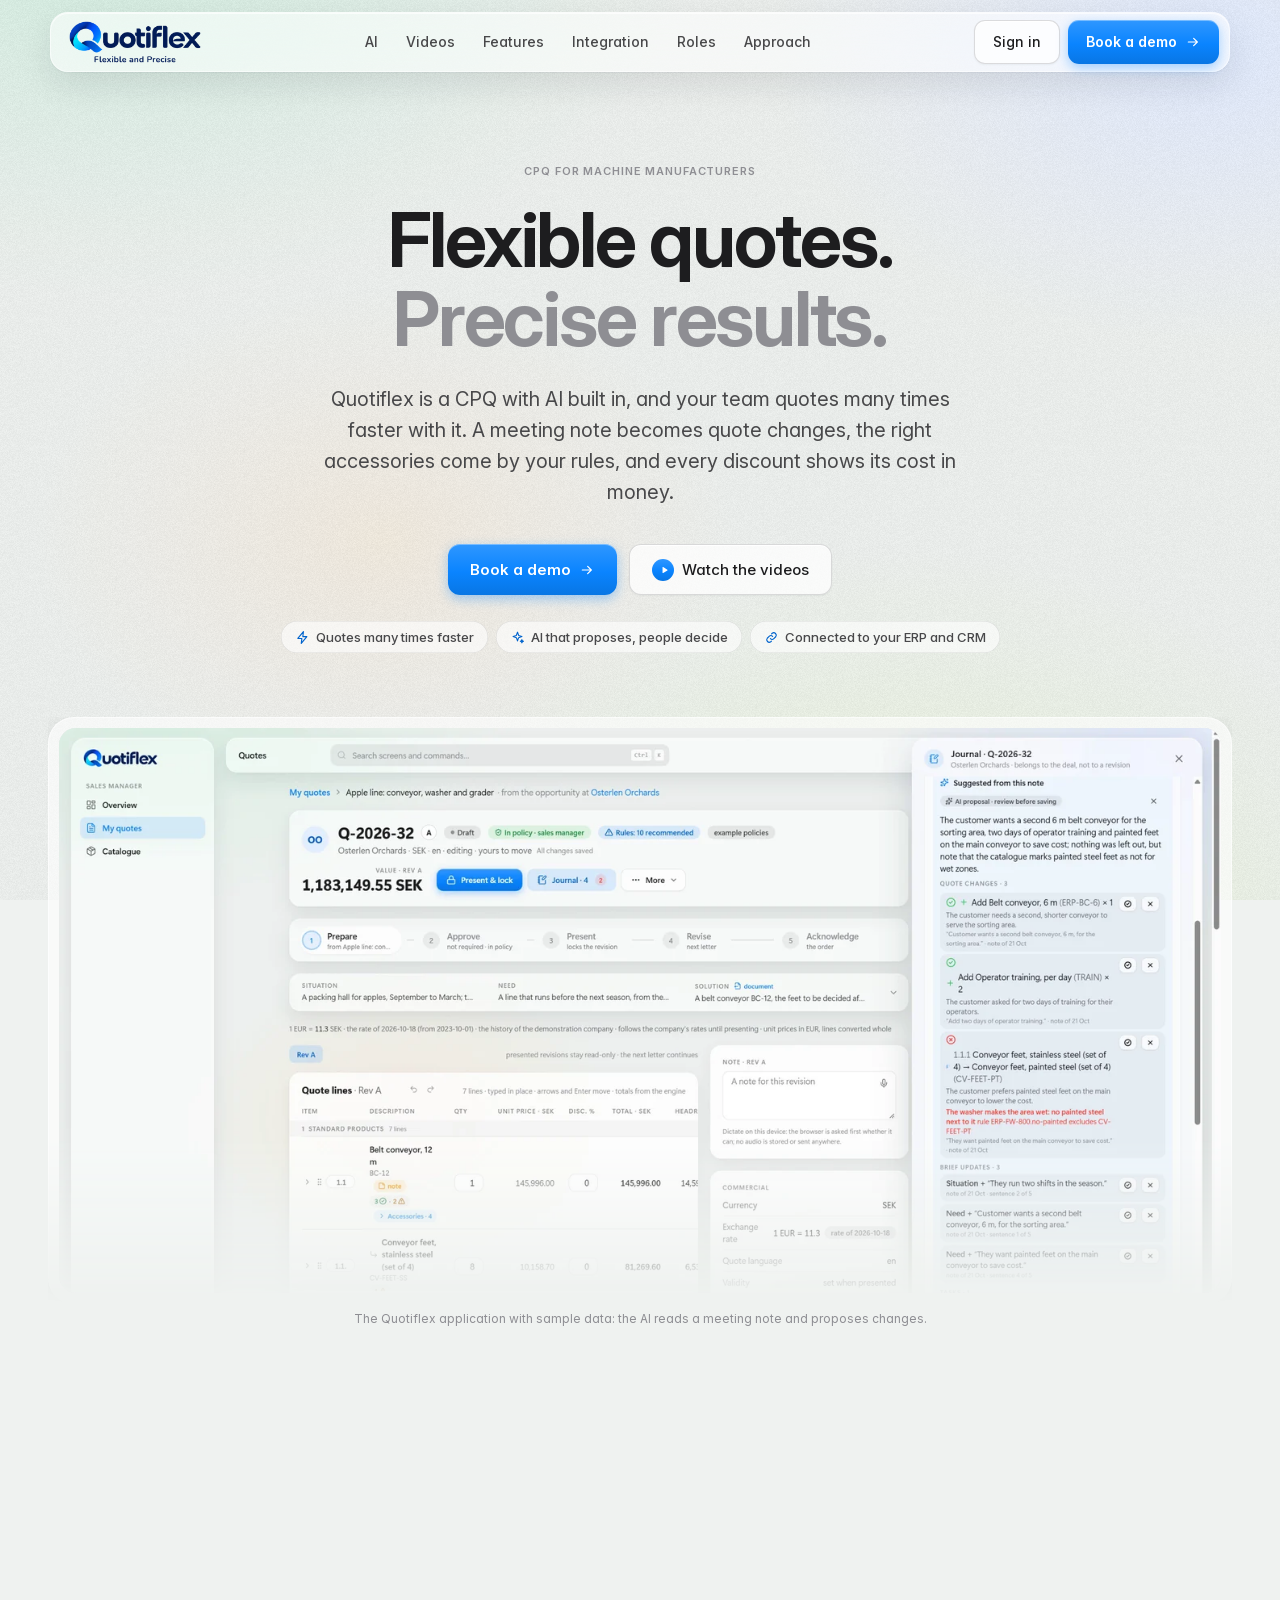
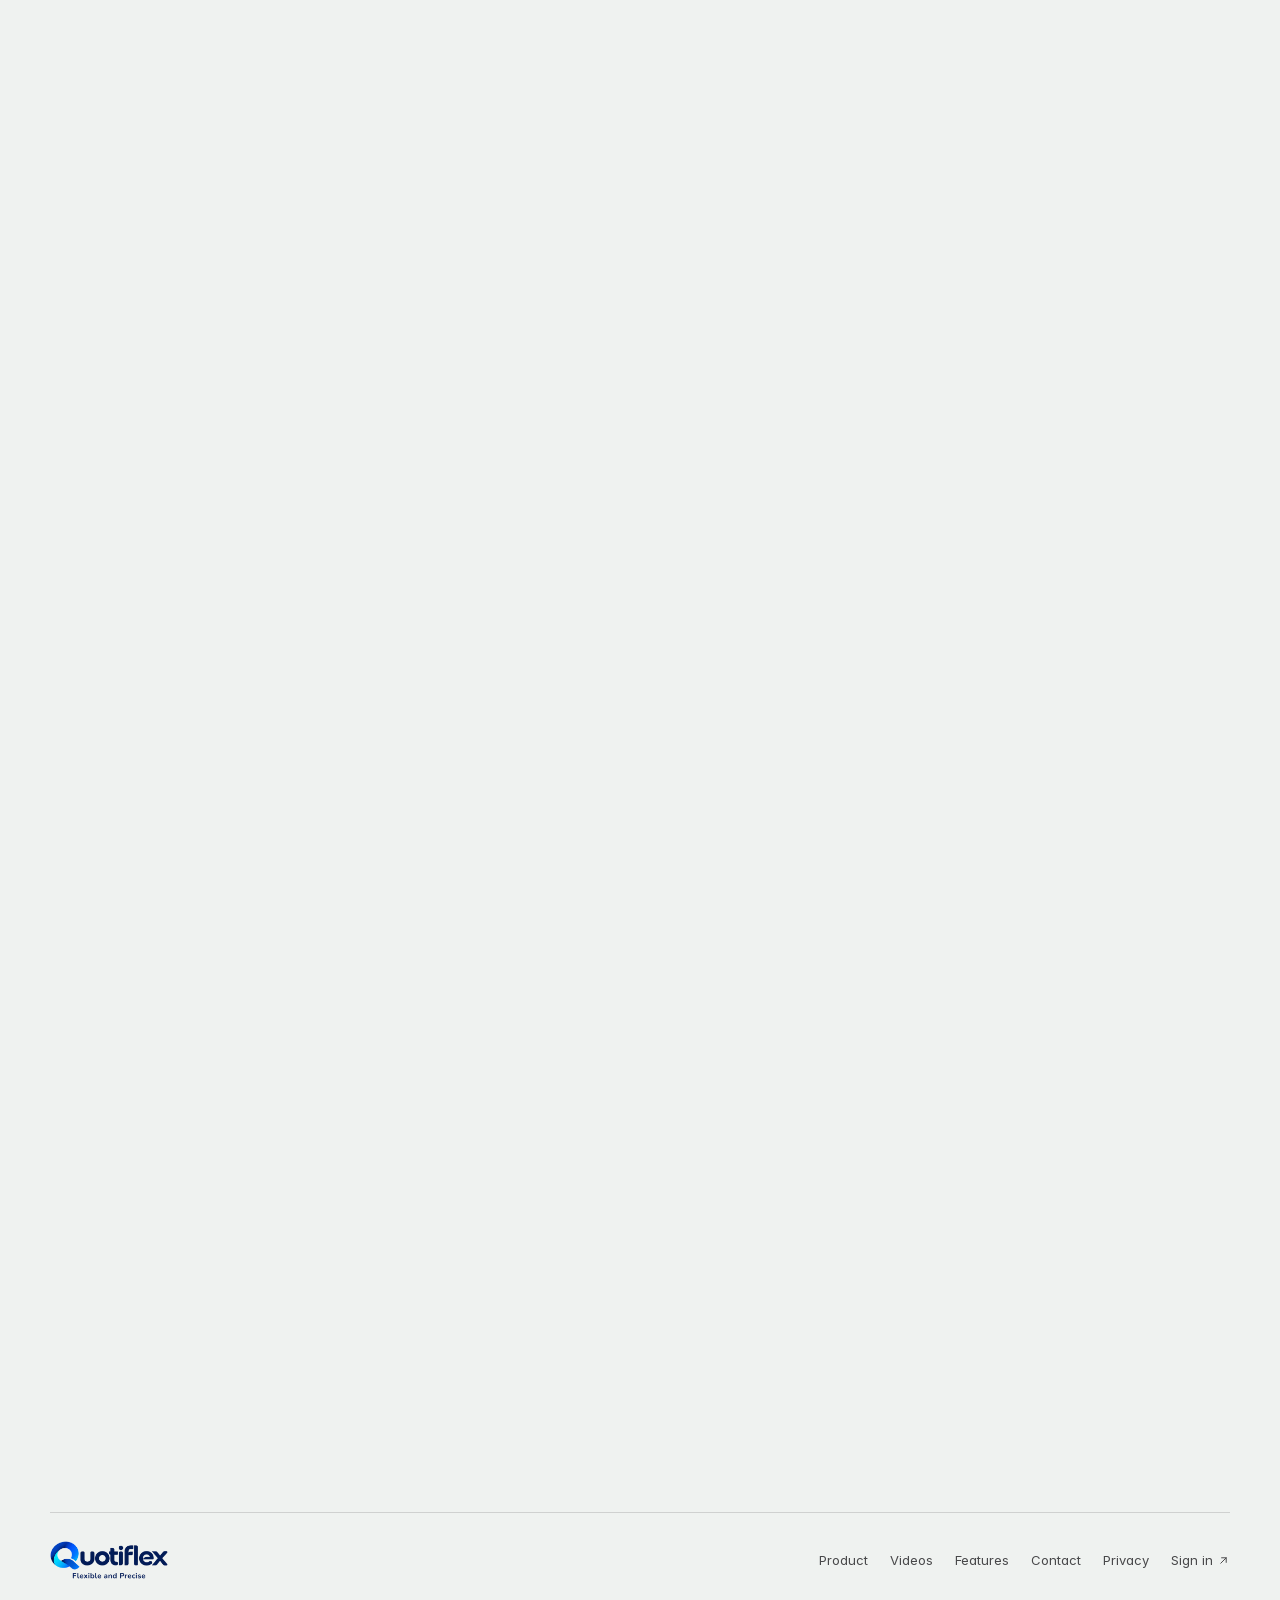
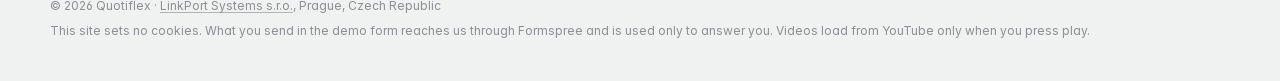
==== commit 3d0716eb: "Preview: say how much faster the AI makes the work, and promise integration The page now says plainl" ====
--- a/site/preview/index.html
+++ b/site/preview/index.html
@@ -7,13 +7,13 @@
 <meta name="referrer" content="strict-origin-when-cross-origin">
 <title>Quotiflex · CPQ with AI built in, for machine manufacturers</title>
 <meta name="robots" content="noindex">
-<meta name="description" content="CPQ with AI built in, for machine manufacturers: quotes that add the right accessories, rules your product managers write without a developer, approvals that show the cost in money, and documents in your customer's language.">
+<meta name="description" content="CPQ with AI built in, for machine manufacturers. Quote many times faster: the AI does the typing, the rules add the right accessories, approvals show the cost in money, documents come in your customer's language, and Quotiflex connects to your ERP and CRM.">
 <meta name="theme-color" content="#eff2f0">
 <link rel="canonical" href="https://quotiflex.com/">
 <meta property="og:type" content="website">
 <meta property="og:site_name" content="Quotiflex">
 <meta property="og:title" content="Quotiflex · Flexible quotes. Precise results.">
-<meta property="og:description" content="CPQ with AI built in, for machine manufacturers: quotes that add the right accessories, rules your product managers write without a developer, approvals that show the cost in money, and documents in your customer's language.">
+<meta property="og:description" content="CPQ with AI built in, for machine manufacturers. Quote many times faster: the AI does the typing, the rules add the right accessories, approvals show the cost in money, documents come in your customer's language, and Quotiflex connects to your ERP and CRM.">
 <meta property="og:url" content="https://quotiflex.com/">
 <meta property="og:image" content="https://quotiflex.com/img/og-image.png">
 <meta property="og:image:width" content="1200">
@@ -23,9 +23,9 @@
 <link rel="icon" href="../favicon.svg" type="image/svg+xml">
 <link rel="icon" href="../favicon.ico" sizes="32x32">
 <link rel="apple-touch-icon" href="../img/apple-touch-icon.png">
-<link rel="stylesheet" href="app.css">
-<script src="script.js"></script>
-<script src="fx.js"></script>
+<link rel="stylesheet" href="app.css?v=40d535af">
+<script src="script.js?v=51563463"></script>
+<script src="fx.js?v=7651b942"></script>
 <script type="application/ld+json">
 {"@context":"https://schema.org","@type":"VideoObject","name":"Turn Customer Meeting Notes into Quote Changes | Quotiflex Deal Journal","description":"Write the note the way you always do. With one click, the AI in Quotiflex suggests changes to the quote, updates to the deal brief and a task, each with the sentence it came from. The rules check every suggestion, and you decide what to apply.","thumbnailUrl":"https://quotiflex.com/img/video-1-1280.jpg","uploadDate":"2026-10-21","duration":"PT1M11S","embedUrl":"https://www.youtube.com/embed/badr2H-frKE","url":"https://www.youtube.com/watch?v=badr2H-frKE"}
 </script>
@@ -66,6 +66,10 @@
   <symbol id="i-globe" viewBox="0 0 24 24"><circle cx="12" cy="12" r="8.5"/><path d="M3.5 12h17M12 3.5c2.5 2.6 3.6 5.4 3.6 8.5S14.5 17.9 12 20.5C9.5 17.9 8.4 15.1 8.4 12S9.5 6.1 12 3.5Z"/></symbol>
   <symbol id="i-pen" viewBox="0 0 24 24"><path d="M4.5 19.5l1-4L15.8 5.2a2 2 0 0 1 2.9 0l.1.1a2 2 0 0 1 0 2.9L8.5 18.5l-4 1Z"/><path d="m13.5 7.5 3 3"/></symbol>
   <symbol id="i-eye" viewBox="0 0 24 24"><path d="M2.8 12S6 5.5 12 5.5 21.2 12 21.2 12 18 18.5 12 18.5 2.8 12 2.8 12Z"/><circle cx="12" cy="12" r="2.8"/></symbol>
+  <symbol id="i-bolt" viewBox="0 0 24 24"><path d="M13.2 3 5.5 13.2h5.8L10.8 21l7.7-10.2h-5.8L13.2 3Z"/></symbol>
+  <symbol id="i-link" viewBox="0 0 24 24"><path d="M10.2 13.8a4 4 0 0 0 5.6 0l3-3a4 4 0 0 0-5.6-5.6l-1.1 1.1"/><path d="M13.8 10.2a4 4 0 0 0-5.6 0l-3 3a4 4 0 0 0 5.6 5.6l1.1-1.1"/></symbol>
+  <symbol id="i-db" viewBox="0 0 24 24"><ellipse cx="12" cy="6" rx="7" ry="2.5"/><path d="M5 6v12c0 1.4 3.1 2.5 7 2.5s7-1.1 7-2.5V6"/><path d="M5 12c0 1.4 3.1 2.5 7 2.5s7-1.1 7-2.5"/></symbol>
+  <symbol id="i-key" viewBox="0 0 24 24"><circle cx="8" cy="15.5" r="4"/><path d="m10.9 12.6 8.1-8.1M16 7.5l2.2 2.2M13.6 9.9l1.8 1.8"/></symbol>
 </svg>
 
 <a class="skip" href="#main">Skip to content</a>
@@ -83,6 +87,7 @@
       <a href="#ai">AI</a>
       <a href="#videos">Videos</a>
       <a href="#features">Features</a>
+      <a href="#integration">Integration</a>
       <a href="#solutions">Roles</a>
       <a href="#about">Approach</a>
     </nav>
@@ -101,15 +106,15 @@
     <div class="wrap">
       <p class="kicker reveal">CPQ for machine manufacturers</p>
       <h1 id="hero-title" class="display reveal">Flexible quotes.<br><span class="soft">Precise results.</span></h1>
-      <p class="lead reveal">Quotiflex is a CPQ with AI built in. It turns a meeting note into quote changes, adds the right accessories by your rules, and shows the cost of every discount in money. Your team sees only the screens it needs.</p>
+      <p class="lead reveal">Quotiflex is a CPQ with AI built in, and your team quotes many times faster with it. A meeting note becomes quote changes, the right accessories come by your rules, and every discount shows its cost in money.</p>
       <div class="actions reveal">
         <a class="btn btn-primary btn-lg" href="#contact">Book a demo <svg class="ico" aria-hidden="true"><use href="#i-arrow"/></svg></a>
         <a class="btn btn-secondary btn-lg" href="#videos"><span class="play-dot" aria-hidden="true"><svg class="ico"><use href="#i-play"/></svg></span> Watch the videos</a>
       </div>
       <ul class="proof reveal" aria-label="In short">
+        <li class="chip"><svg class="ico"><use href="#i-bolt"/></svg> Quotes many times faster</li>
         <li class="chip"><svg class="ico"><use href="#i-sparkle"/></svg> AI that proposes, people decide</li>
-        <li class="chip"><svg class="ico"><use href="#i-rule"/></svg> Rules without a developer</li>
-        <li class="chip"><svg class="ico"><use href="#i-globe"/></svg> Documents in two languages</li>
+        <li class="chip"><svg class="ico"><use href="#i-link"/></svg> Connected to your ERP and CRM</li>
       </ul>
     </div>
     <figure class="shot reveal">
@@ -127,7 +132,7 @@
     <article class="benefit glass-solid reveal">
       <span class="icon" aria-hidden="true"><svg class="ico"><use href="#i-sparkle"/></svg></span>
       <h2 class="card-title">AI that does the typing</h2>
-      <p>A note becomes quote changes, a sentence becomes a rule, a description becomes a line of machines. You accept every item.</p>
+      <p>A note becomes quote changes, a sentence becomes a rule, a description becomes a line of machines. Hours of typing become minutes, and you accept every item.</p>
     </article>
     <article class="benefit glass-solid reveal">
       <span class="icon" aria-hidden="true"><svg class="ico"><use href="#i-sliders"/></svg></span>
@@ -144,20 +149,20 @@
   <section id="ai" class="wrap section" aria-labelledby="ai-title">
     <div class="section-heading reveal">
       <p class="kicker">AI built in</p>
-      <h2 id="ai-title" class="title">AI does the typing.<br><span class="soft">Rules check. People decide.</span></h2>
-      <p class="lead">In most companies a meeting note is read once and typed three times: into the quote, into the deal brief, into the to-do list. In Quotiflex the AI does that part, inside the screens where the work happens.</p>
+      <h2 id="ai-title" class="title">Many times faster.<br><span class="soft">AI types. You decide.</span></h2>
+      <p class="lead">In most companies a meeting note is read once and typed three times: into the quote, into the deal brief, into the to-do list. In Quotiflex the AI does that part in seconds, inside the screens where the work happens. Your rules check every proposal, and a person decides.</p>
     </div>
     <div class="ai-panel glass-solid reveal">
       <div class="ai-grid">
         <article class="ai-item reveal">
           <span class="icon" aria-hidden="true"><svg class="ico"><use href="#i-note"/></svg></span>
           <h3>Meeting notes become quote changes</h3>
-          <p>Paste a note or pick one from the deal journal. The AI proposes the line changes, the brief and the tasks, each with the sentence it came from.</p>
+          <p>Paste a note or pick one from the deal journal. In seconds the AI proposes the line changes, the brief and the tasks, each with the sentence it came from.</p>
         </article>
         <article class="ai-item reveal">
           <span class="icon" aria-hidden="true"><svg class="ico"><use href="#i-list"/></svg></span>
           <h3>A line of machines from a description</h3>
-          <p>"An apple washing and grading line, 20,000 an hour" becomes machines with quantities and a reason for each. The rules complete and check them.</p>
+          <p>"An apple washing and grading line, 20,000 an hour" becomes machines with quantities and a reason for each: a first configuration in minutes, not hours. The rules complete and check it.</p>
         </article>
         <article class="ai-item reveal">
           <span class="icon" aria-hidden="true"><svg class="ico"><use href="#i-rule"/></svg></span>
@@ -172,7 +177,7 @@
         <article class="ai-item reveal">
           <span class="icon" aria-hidden="true"><svg class="ico"><use href="#i-globe"/></svg></span>
           <h3>Translation with your own terms</h3>
-          <p>Documents in Danish or Chinese with your glossary kept, machine names first. Legal texts are used only in their approved wording.</p>
+          <p>Days of translation become a review: documents in Danish or Chinese with your glossary kept, machine names first. Legal texts are used only in their approved wording.</p>
         </article>
         <article class="ai-item reveal">
           <span class="icon" aria-hidden="true"><svg class="ico"><use href="#i-pen"/></svg></span>
@@ -301,6 +306,46 @@
     </div>
   </section>
 
+  <section id="integration" class="wrap section" aria-labelledby="integration-title">
+    <div class="section-heading reveal">
+      <p class="kicker">Integration</p>
+      <h2 id="integration-title" class="title">Connected to the systems<br><span class="soft">you already use.</span></h2>
+      <p class="lead">Every company runs its own ERP, CRM and sign-in, so no single connector fits everyone. We connect Quotiflex to yours as part of the setup, built for your systems and the way your data flows.</p>
+    </div>
+    <div class="connect glass-solid reveal">
+      <div class="connect-map">
+        <div class="node">
+          <span class="icon" aria-hidden="true"><svg class="ico"><use href="#i-db"/></svg></span>
+          <strong>Your ERP</strong>
+          <span>Products, prices, technical data</span>
+        </div>
+        <ul class="flow" aria-label="Between your ERP and Quotiflex">
+          <li><span>Products and prices</span><svg class="ico arrow" aria-hidden="true"><use href="#i-arrow"/></svg></li>
+          <li class="back"><svg class="ico arrow arrow-back" aria-hidden="true"><use href="#i-arrow"/></svg><span>The signed order</span></li>
+        </ul>
+        <div class="node node-main">
+          <span class="icon" aria-hidden="true"><svg class="ico"><use href="#i-sparkle"/></svg></span>
+          <strong>Quotiflex</strong>
+          <span>Quotes, rules, approvals, documents</span>
+        </div>
+        <ul class="flow" aria-label="Between Quotiflex and your CRM">
+          <li class="back"><svg class="ico arrow arrow-back" aria-hidden="true"><use href="#i-arrow"/></svg><span>Accounts and opportunities</span></li>
+          <li><span>The quote and its total</span><svg class="ico arrow" aria-hidden="true"><use href="#i-arrow"/></svg></li>
+        </ul>
+        <div class="node">
+          <span class="icon" aria-hidden="true"><svg class="ico"><use href="#i-users"/></svg></span>
+          <strong>Your CRM</strong>
+          <span>Accounts, opportunities, contacts</span>
+        </div>
+      </div>
+      <ul class="connect-points">
+        <li><span class="icon" aria-hidden="true"><svg class="ico"><use href="#i-key"/></svg></span><span><strong>Your company sign-in.</strong> People use the accounts they already have.</span></li>
+        <li><span class="icon" aria-hidden="true"><svg class="ico"><use href="#i-shield"/></svg></span><span><strong>Nothing lost on the way.</strong> A change for another system is saved together with the quote, then delivered.</span></li>
+        <li><span class="icon" aria-hidden="true"><svg class="ico"><use href="#i-sliders"/></svg></span><span><strong>Built for your setup.</strong> We agree with you which data goes where, and in which direction.</span></li>
+      </ul>
+    </div>
+  </section>
+
   <section id="solutions" class="wrap section" aria-labelledby="solutions-title">
     <div class="section-heading reveal">
       <p class="kicker">Made for the way you work</p>
@@ -330,11 +375,12 @@
     <div class="reveal">
       <p class="kicker">Our approach</p>
       <h2 id="about-title" class="title">Intuitive for the team.<br><span class="soft">Flexible for the business.</span></h2>
-      <p class="lead">We build Quotiflex on three ideas. A screen shows only what your role needs. Everything that differs between companies is a setting, not custom code. And the AI does the typing, while the rules check and a person decides.</p>
+      <p class="lead">We build Quotiflex on four ideas. A screen shows only what your role needs. Everything that differs between companies is a setting, not custom code. The AI does the typing, while the rules check and a person decides. And Quotiflex connects to the systems you already have.</p>
       <ul class="principles">
         <li class="chip"><svg class="ico"><use href="#i-eye"/></svg> Intuitive</li>
         <li class="chip"><svg class="ico"><use href="#i-sliders"/></svg> Flexible</li>
         <li class="chip"><svg class="ico"><use href="#i-sparkle"/></svg> AI built in</li>
+        <li class="chip"><svg class="ico"><use href="#i-link"/></svg> Connected</li>
       </ul>
     </div>
   </section>
@@ -356,6 +402,10 @@
       <details>
         <summary><span>Do we need a developer to set it up?</span><span class="plus" aria-hidden="true"><svg class="ico"><use href="#i-plus"/></svg></span></summary>
         <p>No. Products, rules, approval levels, document templates and languages are settings. Rules can be written as a sentence, filled in as a table or imported from a spreadsheet, and tried on a quote before they are saved.</p>
+      </details>
+      <details>
+        <summary><span>Does Quotiflex connect to our ERP and CRM?</span><span class="plus" aria-hidden="true"><svg class="ico"><use href="#i-plus"/></svg></span></summary>
+        <p>Yes. Every company has its own systems, so we build the connection for yours as part of the setup: products and prices from the ERP, accounts and opportunities from the CRM, and the signed order and the quote total back. Sign-in with your company accounts is set up the same way.</p>
       </details>
       <details>
         <summary><span>Can I access the Quotiflex application?</span><span class="plus" aria-hidden="true"><svg class="ico"><use href="#i-plus"/></svg></span></summary>
--- a/site/preview/app.css
+++ b/site/preview/app.css
@@ -245,6 +245,25 @@
 .ai-control .pill .ico { font-size: 13px; }
 .ai-control p { font-size: 14.5px; color: rgb(var(--ink-soft)); }
 
+/* Integration: the customer's ERP and CRM on both sides of Quotiflex, and what flows between them. */
+.connect { padding: 28px; border-radius: var(--r-xl); }
+.connect-map { display: grid; grid-template-columns: minmax(0, 1fr) auto minmax(0, 1.1fr) auto minmax(0, 1fr); align-items: center; gap: 14px; }
+.node { display: flex; flex-direction: column; align-items: center; gap: 6px; padding: 24px 18px; border-radius: 18px; text-align: center; background: rgb(var(--fill) / .06); box-shadow: inset 0 0 0 .5px rgb(var(--hair) / .14); }
+.node .icon { display: grid; place-items: center; width: 40px; height: 40px; margin-bottom: 6px; border-radius: 12px; font-size: 20px; color: rgb(var(--blue-deep)); background: rgb(var(--blue) / .12); }
+.node strong { font-size: 17px; font-weight: 650; letter-spacing: -.01em; color: rgb(var(--ink)); }
+.node > span:last-child { font-size: 13.5px; line-height: 1.45; color: rgb(var(--ink-muted)); }
+.node-main { background: rgba(255, 255, 255, .92); box-shadow: 0 0 0 1px rgb(var(--blue) / .3), var(--sh-card); }
+.node-main .icon { color: #fff; background: linear-gradient(180deg, #2f97ff, #0a84ff 55%, #0876e4); }
+.flow { display: grid; gap: 12px; margin: 0; padding: 0; list-style: none; }
+.flow li { display: flex; align-items: center; gap: 6px; font-size: 12.5px; font-weight: 550; white-space: nowrap; color: rgb(var(--blue-deep)); }
+.flow li span { padding: 5px 10px; border-radius: 999px; background: rgb(var(--blue) / .08); }
+.flow .arrow { font-size: 18px; color: rgb(var(--blue)); }
+.flow .arrow-back { transform: scaleX(-1); }
+.connect-points { display: grid; grid-template-columns: repeat(3, minmax(0, 1fr)); gap: 18px; margin: 24px 0 0; padding: 22px 4px 0; list-style: none; border-top: .5px solid rgb(var(--hair) / .18); }
+.connect-points li { display: flex; align-items: flex-start; gap: 12px; font-size: 14.5px; line-height: 1.5; color: rgb(var(--ink-muted)); }
+.connect-points strong { font-weight: 650; color: rgb(var(--ink)); }
+.connect-points .icon { display: grid; flex: none; place-items: center; width: 30px; height: 30px; border-radius: 9px; font-size: 16px; color: rgb(var(--blue-deep)); background: rgb(var(--blue) / .1); }
+
 /* Videos: one large player, the text of the chosen video, the list of all videos */
 .video-library { max-width: 1208px; margin: 0 auto; padding: 14px 14px 22px; border-radius: var(--r-xl); }
 .video-anchor { position: absolute; top: 0; left: 0; width: 1px; height: 1px; pointer-events: none; }
@@ -388,7 +407,7 @@
 /* ---------- Smaller screens ---------- */
 @media (max-width: 1080px) {
   :root { --gutter: 32px; }
-  .topbar nav a { padding: 7px 9px; }
+  .topbar nav a { padding: 7px 8px; font-size: 13.5px; }
   .benefits { grid-template-columns: repeat(2, minmax(0, 1fr)); }
   .feature-row, .feature-row:nth-child(even) { grid-template-columns: 1fr; gap: 26px; padding: 30px 22px 22px; }
   .feature-row:nth-child(even) .feature-text { order: 0; }
@@ -407,6 +426,11 @@
   .role-panel { gap: 26px; padding: 32px; }
   .ai-grid { grid-template-columns: repeat(2, minmax(0, 1fr)); }
   .ai-control { flex-direction: column; align-items: flex-start; gap: 12px; }
+  .connect-map { grid-template-columns: 1fr; gap: 10px; }
+  .flow { grid-auto-flow: column; justify-content: center; gap: 10px; }
+  .flow .arrow { transform: rotate(90deg); }
+  .flow .arrow-back { transform: rotate(-90deg); }
+  .connect-points { grid-template-columns: 1fr; }
 }
 @media (max-width: 560px) {
   :root { --gutter: 18px; }
@@ -422,6 +446,10 @@
   .benefits { grid-template-columns: 1fr; }
   .ai-grid { grid-template-columns: 1fr; }
   .ai-item { padding: 18px 14px 20px; }
+  .connect { padding: 14px; }
+  .flow { grid-auto-flow: row; justify-items: center; gap: 8px; }
+  .flow li { white-space: normal; }
+  .connect-points { padding: 18px 4px 4px; }
   .section { padding-top: 92px; }
   .video-library { padding: 8px 8px 18px; }
   .video-caption { padding: 20px 8px 0; }
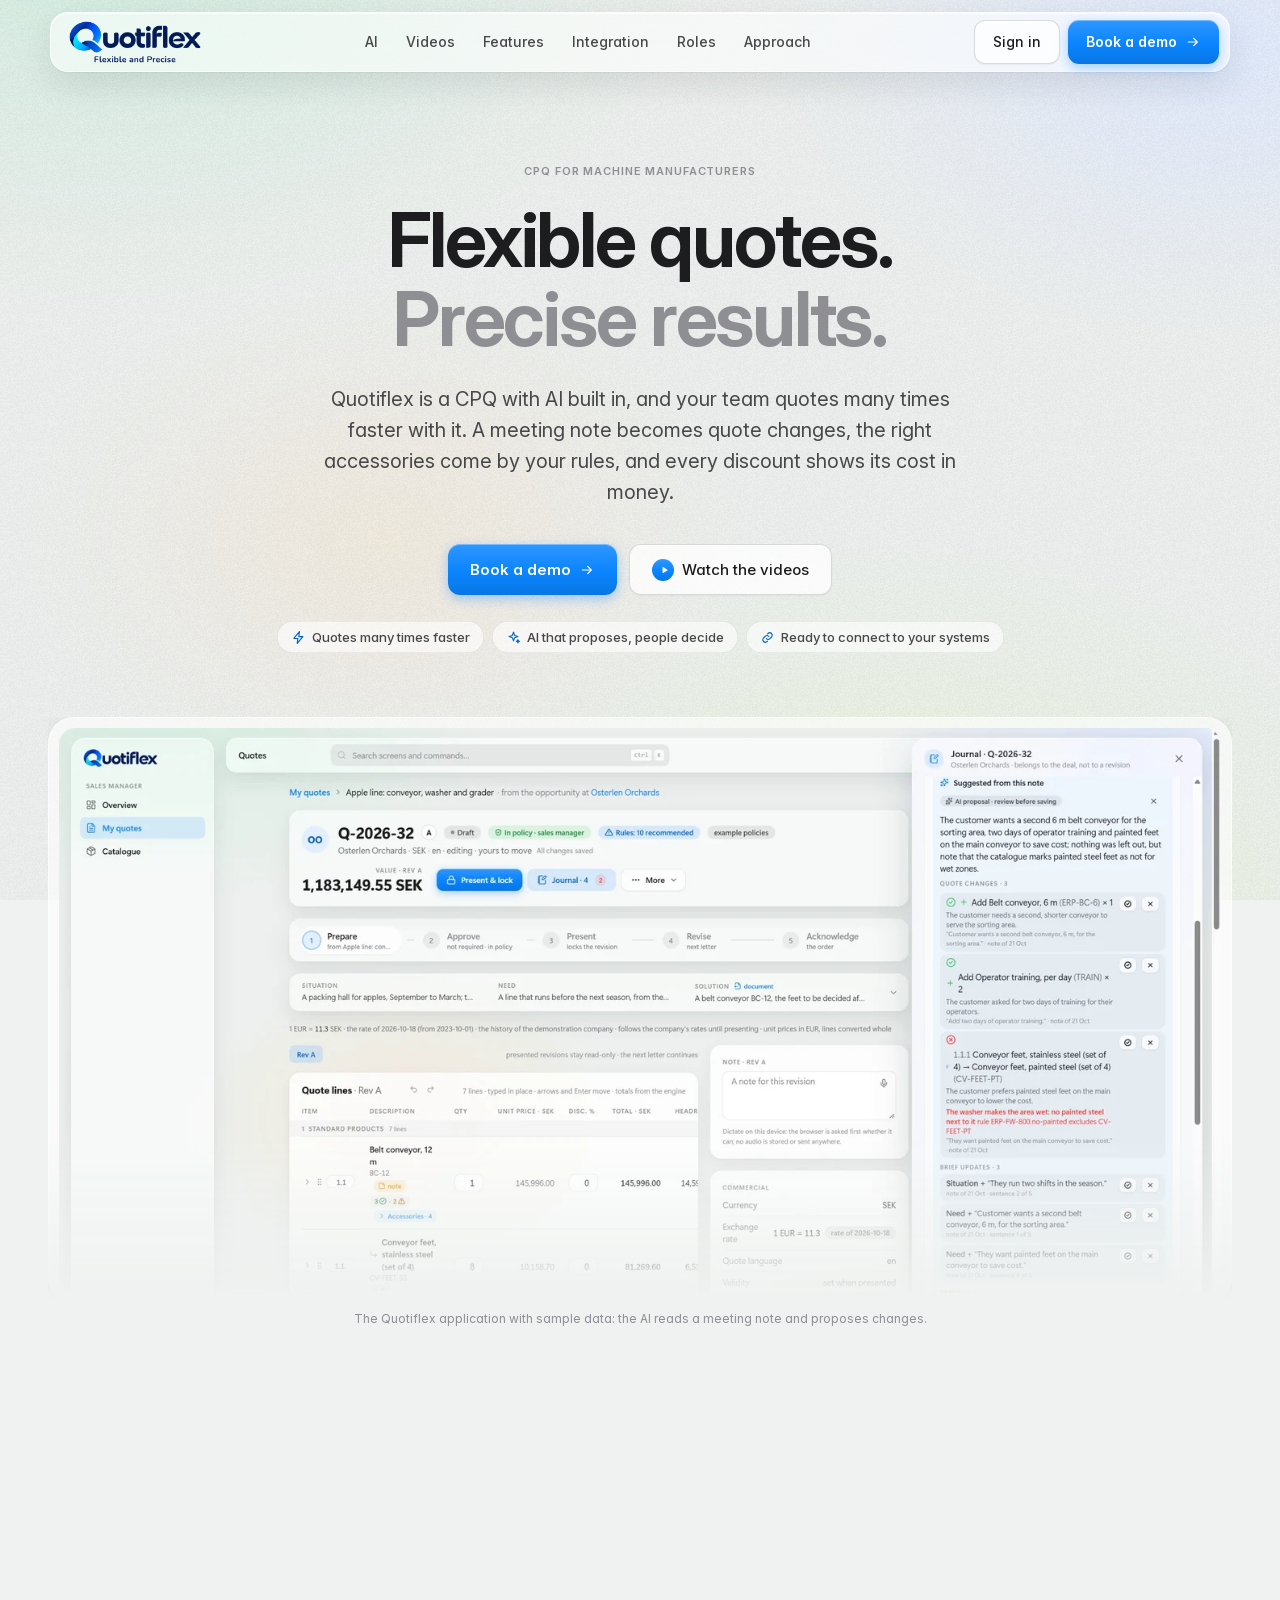
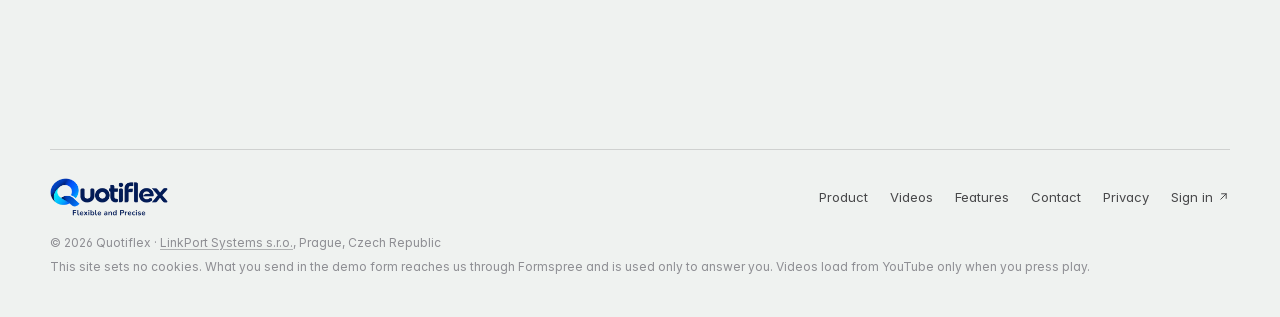
==== commit 8159752e: "Preview: integration as a ready base and the systems it connects to, not "connected" "Connected to y" ====
--- a/site/preview/index.html
+++ b/site/preview/index.html
@@ -7,13 +7,13 @@
 <meta name="referrer" content="strict-origin-when-cross-origin">
 <title>Quotiflex · CPQ with AI built in, for machine manufacturers</title>
 <meta name="robots" content="noindex">
-<meta name="description" content="CPQ with AI built in, for machine manufacturers. Quote many times faster: the AI does the typing, the rules add the right accessories, approvals show the cost in money, documents come in your customer's language, and Quotiflex connects to your ERP and CRM.">
+<meta name="description" content="CPQ with AI built in, for machine manufacturers. Quote many times faster: the AI does the typing, the rules add the right accessories, approvals show the cost in money, documents come in your customer's language, and Quotiflex is ready to connect to the systems you run.">
 <meta name="theme-color" content="#eff2f0">
 <link rel="canonical" href="https://quotiflex.com/">
 <meta property="og:type" content="website">
 <meta property="og:site_name" content="Quotiflex">
 <meta property="og:title" content="Quotiflex · Flexible quotes. Precise results.">
-<meta property="og:description" content="CPQ with AI built in, for machine manufacturers. Quote many times faster: the AI does the typing, the rules add the right accessories, approvals show the cost in money, documents come in your customer's language, and Quotiflex connects to your ERP and CRM.">
+<meta property="og:description" content="CPQ with AI built in, for machine manufacturers. Quote many times faster: the AI does the typing, the rules add the right accessories, approvals show the cost in money, documents come in your customer's language, and Quotiflex is ready to connect to the systems you run.">
 <meta property="og:url" content="https://quotiflex.com/">
 <meta property="og:image" content="https://quotiflex.com/img/og-image.png">
 <meta property="og:image:width" content="1200">
@@ -23,7 +23,7 @@
 <link rel="icon" href="../favicon.svg" type="image/svg+xml">
 <link rel="icon" href="../favicon.ico" sizes="32x32">
 <link rel="apple-touch-icon" href="../img/apple-touch-icon.png">
-<link rel="stylesheet" href="app.css?v=40d535af">
+<link rel="stylesheet" href="app.css?v=977281b8">
 <script src="script.js?v=51563463"></script>
 <script src="fx.js?v=7651b942"></script>
 <script type="application/ld+json">
@@ -69,6 +69,8 @@
   <symbol id="i-bolt" viewBox="0 0 24 24"><path d="M13.2 3 5.5 13.2h5.8L10.8 21l7.7-10.2h-5.8L13.2 3Z"/></symbol>
   <symbol id="i-link" viewBox="0 0 24 24"><path d="M10.2 13.8a4 4 0 0 0 5.6 0l3-3a4 4 0 0 0-5.6-5.6l-1.1 1.1"/><path d="M13.8 10.2a4 4 0 0 0-5.6 0l-3 3a4 4 0 0 0 5.6 5.6l1.1-1.1"/></symbol>
   <symbol id="i-db" viewBox="0 0 24 24"><ellipse cx="12" cy="6" rx="7" ry="2.5"/><path d="M5 6v12c0 1.4 3.1 2.5 7 2.5s7-1.1 7-2.5V6"/><path d="M5 12c0 1.4 3.1 2.5 7 2.5s7-1.1 7-2.5"/></symbol>
+  <symbol id="i-cube" viewBox="0 0 24 24"><path d="M12 3 4.5 7.2v9.6L12 21l7.5-4.2V7.2L12 3Z"/><path d="M4.5 7.2 12 11.4l7.5-4.2M12 11.4V21"/></symbol>
+  <symbol id="i-swap" viewBox="0 0 24 24"><path d="M7 7.5h12M15.5 4 19 7.5 15.5 11"/><path d="M17 16.5H5M8.5 13 5 16.5 8.5 20"/></symbol>
   <symbol id="i-key" viewBox="0 0 24 24"><circle cx="8" cy="15.5" r="4"/><path d="m10.9 12.6 8.1-8.1M16 7.5l2.2 2.2M13.6 9.9l1.8 1.8"/></symbol>
 </svg>
 
@@ -114,11 +116,11 @@
       <ul class="proof reveal" aria-label="In short">
         <li class="chip"><svg class="ico"><use href="#i-bolt"/></svg> Quotes many times faster</li>
         <li class="chip"><svg class="ico"><use href="#i-sparkle"/></svg> AI that proposes, people decide</li>
-        <li class="chip"><svg class="ico"><use href="#i-link"/></svg> Connected to your ERP and CRM</li>
+        <li class="chip"><svg class="ico"><use href="#i-link"/></svg> Ready to connect to your systems</li>
       </ul>
     </div>
     <figure class="shot reveal">
-      <div class="shot-frame glass"><img src="../img/screen-quote-journal-2880.webp" srcset="../img/screen-quote-journal-1440.webp 1440w, ../img/screen-quote-journal-2160.webp 2160w, ../img/screen-quote-journal-2880.webp 2880w" sizes="(min-width: 1336px) 1220px, calc(100vw - 60px)" width="2880" height="1400" decoding="async" alt="The Quotiflex quote screen with sample data: quote Q-2026-32 for Osterlen Orchards, 1,183,149.55 SEK, its quote lines and steps, and the deal journal on the right, where the AI suggests quote changes, brief updates and a task from a meeting note, each with the sentence it came from."></div>
+      <div class="shot-frame glass"><img src="../img/screen-quote-journal-2880.webp?v=68a29ade" srcset="../img/screen-quote-journal-1440.webp?v=76f2936c 1440w, ../img/screen-quote-journal-2160.webp?v=6edbfb6b 2160w, ../img/screen-quote-journal-2880.webp?v=68a29ade 2880w" sizes="(min-width: 1336px) 1220px, calc(100vw - 60px)" width="2880" height="1400" decoding="async" alt="The Quotiflex quote screen with sample data: quote Q-2026-32 for Osterlen Orchards, 1,183,149.55 SEK, its quote lines and steps, and the deal journal on the right, where the AI suggests quote changes, brief updates and a task from a meeting note, each with the sentence it came from."></div>
     </figure>
     <p class="shot-note wrap">The Quotiflex application with sample data: the AI reads a meeting note and proposes changes.</p>
   </section>
@@ -259,8 +261,8 @@
     </div>
     <div class="collaboration glass reveal">
       <picture>
-        <source type="image/webp" srcset="../img/team-600.webp 600w, ../img/team-800.webp 800w, ../img/team-1200.webp 1200w" sizes="(min-width: 1081px) 560px, calc(100vw - 84px)">
-        <img src="../img/team-1200.jpg" width="1200" height="490" loading="lazy" decoding="async" alt="Colleagues review a proposal together on a laptop.">
+        <source type="image/webp" srcset="../img/team-meeting-600.webp?v=7487646f 600w, ../img/team-meeting-800.webp?v=de8f16f6 800w, ../img/team-meeting-1200.webp?v=32330141 1200w" sizes="(min-width: 1081px) 560px, calc(100vw - 84px)">
+        <img src="../img/team-meeting-1200.jpg?v=49cc1ba9" width="1200" height="690" loading="lazy" decoding="async" alt="Four colleagues from sales and engineering, two women and two men, review a quote together at a laptop.">
       </picture>
       <div class="team-caption">
         <span class="icon" aria-hidden="true"><svg class="ico"><use href="#i-users"/></svg></span>
@@ -285,7 +287,7 @@
           <h3>The right accessories, every time.</h3>
           <p>Add a conveyor and its feet and guide rails come with it. Every choice shows the price difference and the rule behind it. Leave out something mandatory and the quote shows it at once. It does not block you: you give a reason, and the reason stays with the quote.</p>
         </div>
-        <figure class="feature-shot"><img src="../img/screen-accessories-1410.webp" srcset="../img/screen-accessories-760.webp 760w, ../img/screen-accessories-1410.webp 1410w" sizes="(min-width: 1081px) 680px, calc(100vw - 100px)" width="1410" height="568" loading="lazy" decoding="async" alt="A belt conveyor on a quote with its accessories: an optional dust cover, and conveyor feet in painted or stainless steel, with the price difference and the rule behind the choice."></figure>
+        <figure class="feature-shot"><img src="../img/screen-accessories-1410.webp?v=4a34f3b3" srcset="../img/screen-accessories-760.webp?v=7d2bed98 760w, ../img/screen-accessories-1410.webp?v=4a34f3b3 1410w" sizes="(min-width: 1081px) 680px, calc(100vw - 100px)" width="1410" height="568" loading="lazy" decoding="async" alt="A belt conveyor on a quote with its accessories: an optional dust cover, and conveyor feet in painted or stainless steel, with the price difference and the rule behind the choice."></figure>
       </article>
       <article class="feature-row glass-solid reveal">
         <div class="feature-text">
@@ -293,7 +295,7 @@
           <h3>Discounts with a reason. Decisions in minutes.</h3>
           <p>Below the price floor the quote says why, in plain words, and its main button asks for approval. The approver sees the difference in money, not only in percent, and decides in one click, with a reason. The sales manager is told at once.</p>
         </div>
-        <figure class="feature-shot"><img src="../img/screen-approval-1400.webp" srcset="../img/screen-approval-760.webp 760w, ../img/screen-approval-1400.webp 1400w" sizes="(min-width: 1081px) 680px, calc(100vw - 100px)" width="1400" height="580" loading="lazy" decoding="async" alt="An approval request: the line and the project margin below the floor of the policy, and the difference in money, 43,798.80 SEK and 43,834.17 SEK, with the amounts in euros."></figure>
+        <figure class="feature-shot"><img src="../img/screen-approval-1400.webp?v=66913e06" srcset="../img/screen-approval-760.webp?v=6a17b336 760w, ../img/screen-approval-1400.webp?v=66913e06 1400w" sizes="(min-width: 1081px) 680px, calc(100vw - 100px)" width="1400" height="580" loading="lazy" decoding="async" alt="An approval request: the line and the project margin below the floor of the policy, and the difference in money, 43,798.80 SEK and 43,834.17 SEK, with the amounts in euros."></figure>
       </article>
       <article class="feature-row glass-solid reveal">
         <div class="feature-text">
@@ -301,7 +303,7 @@
           <h3>A document in your customer's language.</h3>
           <p>Two languages side by side, a hundred pages with contents, units and number formats for each market. Click a text to change it. The prices come from the quote, so nobody types a wrong number, and what you sent stays exactly as you sent it.</p>
         </div>
-        <figure class="feature-shot"><img src="../img/screen-document-1440.webp" srcset="../img/screen-document-760.webp 760w, ../img/screen-document-1440.webp 1440w" sizes="(min-width: 1081px) 680px, calc(100vw - 100px)" width="1440" height="880" loading="lazy" decoding="async" alt="A page of a quotation in English and Danish side by side: the first standard product of line 1 with its quantity, system and price in euros, and its description in both languages."></figure>
+        <figure class="feature-shot"><img src="../img/screen-document-1440.webp?v=72f345b6" srcset="../img/screen-document-760.webp?v=19a196c2 760w, ../img/screen-document-1440.webp?v=72f345b6 1440w" sizes="(min-width: 1081px) 680px, calc(100vw - 100px)" width="1440" height="880" loading="lazy" decoding="async" alt="A page of a quotation in English and Danish side by side: the first standard product of line 1 with its quantity, system and price in euros, and its description in both languages."></figure>
       </article>
     </div>
   </section>
@@ -309,40 +311,48 @@
   <section id="integration" class="wrap section" aria-labelledby="integration-title">
     <div class="section-heading reveal">
       <p class="kicker">Integration</p>
-      <h2 id="integration-title" class="title">Connected to the systems<br><span class="soft">you already use.</span></h2>
-      <p class="lead">Every company runs its own ERP, CRM and sign-in, so no single connector fits everyone. We connect Quotiflex to yours as part of the setup, built for your systems and the way your data flows.</p>
+      <h2 id="integration-title" class="title">Connects quickly<br><span class="soft">to the systems you run.</span></h2>
+      <p class="lead">Integration is built into the base of Quotiflex: field mapping set up as rules, reliable delivery of every change, and the numbers of your own systems on products and customers. On that base Quotiflex connects quickly to the systems large companies use most.</p>
     </div>
     <div class="connect glass-solid reveal">
-      <div class="connect-map">
-        <div class="node">
+      <div class="connect-grid">
+        <div class="connect-group">
           <span class="icon" aria-hidden="true"><svg class="ico"><use href="#i-db"/></svg></span>
-          <strong>Your ERP</strong>
-          <span>Products, prices, technical data</span>
-        </div>
-        <ul class="flow" aria-label="Between your ERP and Quotiflex">
-          <li><span>Products and prices</span><svg class="ico arrow" aria-hidden="true"><use href="#i-arrow"/></svg></li>
-          <li class="back"><svg class="ico arrow arrow-back" aria-hidden="true"><use href="#i-arrow"/></svg><span>The signed order</span></li>
-        </ul>
-        <div class="node node-main">
-          <span class="icon" aria-hidden="true"><svg class="ico"><use href="#i-sparkle"/></svg></span>
-          <strong>Quotiflex</strong>
-          <span>Quotes, rules, approvals, documents</span>
-        </div>
-        <ul class="flow" aria-label="Between Quotiflex and your CRM">
-          <li class="back"><svg class="ico arrow arrow-back" aria-hidden="true"><use href="#i-arrow"/></svg><span>Accounts and opportunities</span></li>
-          <li><span>The quote and its total</span><svg class="ico arrow" aria-hidden="true"><use href="#i-arrow"/></svg></li>
-        </ul>
-        <div class="node">
+          <h3>ERP</h3>
+          <ul class="names"><li>SAP S/4HANA</li><li>Microsoft Dynamics 365</li><li>Oracle</li><li>Infor</li><li>Odoo</li></ul>
+        </div>
+        <div class="connect-group">
           <span class="icon" aria-hidden="true"><svg class="ico"><use href="#i-users"/></svg></span>
-          <strong>Your CRM</strong>
-          <span>Accounts, opportunities, contacts</span>
+          <h3>CRM</h3>
+          <ul class="names"><li>Salesforce</li><li>Microsoft Dynamics 365</li><li>HubSpot</li><li>SAP Sales Cloud</li><li>Pipedrive</li></ul>
+        </div>
+        <div class="connect-group">
+          <span class="icon" aria-hidden="true"><svg class="ico"><use href="#i-key"/></svg></span>
+          <h3>Sign-in</h3>
+          <ul class="names"><li>Microsoft Entra ID</li><li>Okta</li><li>Google Workspace</li><li>SAML 2.0</li><li>OpenID Connect</li></ul>
+        </div>
+        <div class="connect-group">
+          <span class="icon" aria-hidden="true"><svg class="ico"><use href="#i-cube"/></svg></span>
+          <h3>PLM and CAD</h3>
+          <ul class="names"><li>Siemens Teamcenter</li><li>PTC Windchill</li><li>SOLIDWORKS PDM</li><li>Autodesk Vault</li></ul>
+        </div>
+        <div class="connect-group">
+          <span class="icon" aria-hidden="true"><svg class="ico"><use href="#i-note"/></svg></span>
+          <h3>Documents and e-signature</h3>
+          <ul class="names"><li>SharePoint</li><li>Google Drive</li><li>DocuSign</li><li>Adobe Acrobat Sign</li></ul>
+        </div>
+        <div class="connect-group">
+          <span class="icon" aria-hidden="true"><svg class="ico"><use href="#i-swap"/></svg></span>
+          <h3>Data exchange</h3>
+          <ul class="names"><li>REST API</li><li>OData</li><li>Webhooks</li><li>Excel and CSV</li><li>XML</li></ul>
         </div>
       </div>
       <ul class="connect-points">
-        <li><span class="icon" aria-hidden="true"><svg class="ico"><use href="#i-key"/></svg></span><span><strong>Your company sign-in.</strong> People use the accounts they already have.</span></li>
-        <li><span class="icon" aria-hidden="true"><svg class="ico"><use href="#i-shield"/></svg></span><span><strong>Nothing lost on the way.</strong> A change for another system is saved together with the quote, then delivered.</span></li>
-        <li><span class="icon" aria-hidden="true"><svg class="ico"><use href="#i-sliders"/></svg></span><span><strong>Built for your setup.</strong> We agree with you which data goes where, and in which direction.</span></li>
+        <li><span class="icon" aria-hidden="true"><svg class="ico"><use href="#i-rule"/></svg></span><span><strong>Mapping as settings.</strong> Which field goes where is a rule you can read and change, not code.</span></li>
+        <li><span class="icon" aria-hidden="true"><svg class="ico"><use href="#i-shield"/></svg></span><span><strong>Nothing lost on the way.</strong> A change for another system is saved with the quote, then delivered and tried again if needed.</span></li>
+        <li><span class="icon" aria-hidden="true"><svg class="ico"><use href="#i-list"/></svg></span><span><strong>Your own numbers.</strong> Products and customers keep the ids of your systems, so both sides speak about the same thing.</span></li>
       </ul>
+      <p class="connect-note">The names are examples of widely used systems and are trademarks of their owners. Quotiflex is not affiliated with or endorsed by them.</p>
     </div>
   </section>
 
@@ -375,12 +385,12 @@
     <div class="reveal">
       <p class="kicker">Our approach</p>
       <h2 id="about-title" class="title">Intuitive for the team.<br><span class="soft">Flexible for the business.</span></h2>
-      <p class="lead">We build Quotiflex on four ideas. A screen shows only what your role needs. Everything that differs between companies is a setting, not custom code. The AI does the typing, while the rules check and a person decides. And Quotiflex connects to the systems you already have.</p>
+      <p class="lead">We build Quotiflex on four ideas. A screen shows only what your role needs. Everything that differs between companies is a setting, not custom code. The AI does the typing, while the rules check and a person decides. And it is built to connect quickly to the systems you already run.</p>
       <ul class="principles">
         <li class="chip"><svg class="ico"><use href="#i-eye"/></svg> Intuitive</li>
         <li class="chip"><svg class="ico"><use href="#i-sliders"/></svg> Flexible</li>
         <li class="chip"><svg class="ico"><use href="#i-sparkle"/></svg> AI built in</li>
-        <li class="chip"><svg class="ico"><use href="#i-link"/></svg> Connected</li>
+        <li class="chip"><svg class="ico"><use href="#i-link"/></svg> Integration-ready</li>
       </ul>
     </div>
   </section>
@@ -404,8 +414,8 @@
         <p>No. Products, rules, approval levels, document templates and languages are settings. Rules can be written as a sentence, filled in as a table or imported from a spreadsheet, and tried on a quote before they are saved.</p>
       </details>
       <details>
-        <summary><span>Does Quotiflex connect to our ERP and CRM?</span><span class="plus" aria-hidden="true"><svg class="ico"><use href="#i-plus"/></svg></span></summary>
-        <p>Yes. Every company has its own systems, so we build the connection for yours as part of the setup: products and prices from the ERP, accounts and opportunities from the CRM, and the signed order and the quote total back. Sign-in with your company accounts is set up the same way.</p>
+        <summary><span>Does Quotiflex connect to the systems we already use?</span><span class="plus" aria-hidden="true"><svg class="ico"><use href="#i-plus"/></svg></span></summary>
+        <p>Yes. Integration is built into the base of Quotiflex: which field goes where is a setting, every change for another system is delivered reliably, and products and customers keep the numbers of your systems. On that base we connect Quotiflex quickly to what your company runs, for example SAP, Microsoft Dynamics 365, Salesforce, HubSpot, Microsoft Entra ID or Okta.</p>
       </details>
       <details>
         <summary><span>Can I access the Quotiflex application?</span><span class="plus" aria-hidden="true"><svg class="ico"><use href="#i-plus"/></svg></span></summary>
--- a/site/preview/app.css
+++ b/site/preview/app.css
@@ -245,21 +245,17 @@
 .ai-control .pill .ico { font-size: 13px; }
 .ai-control p { font-size: 14.5px; color: rgb(var(--ink-soft)); }
 
-/* Integration: the customer's ERP and CRM on both sides of Quotiflex, and what flows between them. */
-.connect { padding: 28px; border-radius: var(--r-xl); }
-.connect-map { display: grid; grid-template-columns: minmax(0, 1fr) auto minmax(0, 1.1fr) auto minmax(0, 1fr); align-items: center; gap: 14px; }
-.node { display: flex; flex-direction: column; align-items: center; gap: 6px; padding: 24px 18px; border-radius: 18px; text-align: center; background: rgb(var(--fill) / .06); box-shadow: inset 0 0 0 .5px rgb(var(--hair) / .14); }
-.node .icon { display: grid; place-items: center; width: 40px; height: 40px; margin-bottom: 6px; border-radius: 12px; font-size: 20px; color: rgb(var(--blue-deep)); background: rgb(var(--blue) / .12); }
-.node strong { font-size: 17px; font-weight: 650; letter-spacing: -.01em; color: rgb(var(--ink)); }
-.node > span:last-child { font-size: 13.5px; line-height: 1.45; color: rgb(var(--ink-muted)); }
-.node-main { background: rgba(255, 255, 255, .92); box-shadow: 0 0 0 1px rgb(var(--blue) / .3), var(--sh-card); }
-.node-main .icon { color: #fff; background: linear-gradient(180deg, #2f97ff, #0a84ff 55%, #0876e4); }
-.flow { display: grid; gap: 12px; margin: 0; padding: 0; list-style: none; }
-.flow li { display: flex; align-items: center; gap: 6px; font-size: 12.5px; font-weight: 550; white-space: nowrap; color: rgb(var(--blue-deep)); }
-.flow li span { padding: 5px 10px; border-radius: 999px; background: rgb(var(--blue) / .08); }
-.flow .arrow { font-size: 18px; color: rgb(var(--blue)); }
-.flow .arrow-back { transform: scaleX(-1); }
-.connect-points { display: grid; grid-template-columns: repeat(3, minmax(0, 1fr)); gap: 18px; margin: 24px 0 0; padding: 22px 4px 0; list-style: none; border-top: .5px solid rgb(var(--hair) / .18); }
+/* Integration: the groups of widely used systems Quotiflex connects to, on the base built into it. */
+.connect { padding: 12px; border-radius: var(--r-xl); }
+.connect-grid { display: grid; grid-template-columns: repeat(3, minmax(0, 1fr)); gap: 6px; }
+.connect-group { padding: 22px 22px 24px; border-radius: 16px; transition: background-color 200ms ease; }
+.connect-group:hover { background: rgb(var(--fill) / .06); }
+.connect-group .icon { display: grid; place-items: center; width: 34px; height: 34px; margin-bottom: 14px; border-radius: 10px; font-size: 18px; color: rgb(var(--blue-deep)); background: rgb(var(--blue) / .12); }
+.connect-group h3 { font-size: 17px; line-height: 1.3; font-weight: 650; letter-spacing: -.01em; }
+.names { display: flex; flex-wrap: wrap; gap: 6px; margin: 12px 0 0; padding: 0; list-style: none; }
+.names li { padding: 4px 10px; border-radius: 999px; font-size: 13px; line-height: 1.4; color: rgb(var(--ink-soft)); background: rgb(var(--fill) / .08); box-shadow: inset 0 0 0 .5px rgb(var(--hair) / .1); }
+.connect-points { display: grid; grid-template-columns: repeat(3, minmax(0, 1fr)); gap: 18px; margin: 6px 0 0; padding: 22px 22px 6px; list-style: none; border-top: .5px solid rgb(var(--hair) / .18); }
+.connect-note { margin: 12px 0 0; padding: 0 22px 12px; font-size: 12px; line-height: 1.5; color: rgb(var(--ink-muted)); }
 .connect-points li { display: flex; align-items: flex-start; gap: 12px; font-size: 14.5px; line-height: 1.5; color: rgb(var(--ink-muted)); }
 .connect-points strong { font-weight: 650; color: rgb(var(--ink)); }
 .connect-points .icon { display: grid; flex: none; place-items: center; width: 30px; height: 30px; border-radius: 9px; font-size: 16px; color: rgb(var(--blue-deep)); background: rgb(var(--blue) / .1); }
@@ -305,7 +301,7 @@
 .split .kicker { margin-bottom: 16px; }
 .split .lead { margin-top: 20px; }
 .collaboration { padding: 10px; border-radius: var(--r-xl); }
-.collaboration img { width: 100%; height: 330px; object-fit: cover; border-radius: 16px; }
+.collaboration img { width: 100%; height: auto; aspect-ratio: 1200 / 690; object-fit: cover; border-radius: 16px; }
 .team-caption { display: flex; align-items: center; gap: 14px; padding: 16px 12px 8px; }
 .team-caption .icon { display: grid; place-items: center; width: 34px; height: 34px; flex: none; border-radius: 10px; font-size: 18px; color: rgb(var(--blue-deep)); background: rgb(var(--blue) / .12); }
 .team-caption strong { display: block; font-size: 15px; font-weight: 650; }
@@ -426,10 +422,7 @@
   .role-panel { gap: 26px; padding: 32px; }
   .ai-grid { grid-template-columns: repeat(2, minmax(0, 1fr)); }
   .ai-control { flex-direction: column; align-items: flex-start; gap: 12px; }
-  .connect-map { grid-template-columns: 1fr; gap: 10px; }
-  .flow { grid-auto-flow: column; justify-content: center; gap: 10px; }
-  .flow .arrow { transform: rotate(90deg); }
-  .flow .arrow-back { transform: rotate(-90deg); }
+  .connect-grid { grid-template-columns: repeat(2, minmax(0, 1fr)); }
   .connect-points { grid-template-columns: 1fr; }
 }
 @media (max-width: 560px) {
@@ -446,10 +439,11 @@
   .benefits { grid-template-columns: 1fr; }
   .ai-grid { grid-template-columns: 1fr; }
   .ai-item { padding: 18px 14px 20px; }
-  .connect { padding: 14px; }
-  .flow { grid-auto-flow: row; justify-items: center; gap: 8px; }
-  .flow li { white-space: normal; }
-  .connect-points { padding: 18px 4px 4px; }
+  .connect { padding: 8px; }
+  .connect-grid { grid-template-columns: 1fr; }
+  .connect-group { padding: 18px 14px 20px; }
+  .connect-points { padding: 18px 14px 4px; }
+  .connect-note { padding: 0 14px 10px; }
   .section { padding-top: 92px; }
   .video-library { padding: 8px 8px 18px; }
   .video-caption { padding: 20px 8px 0; }
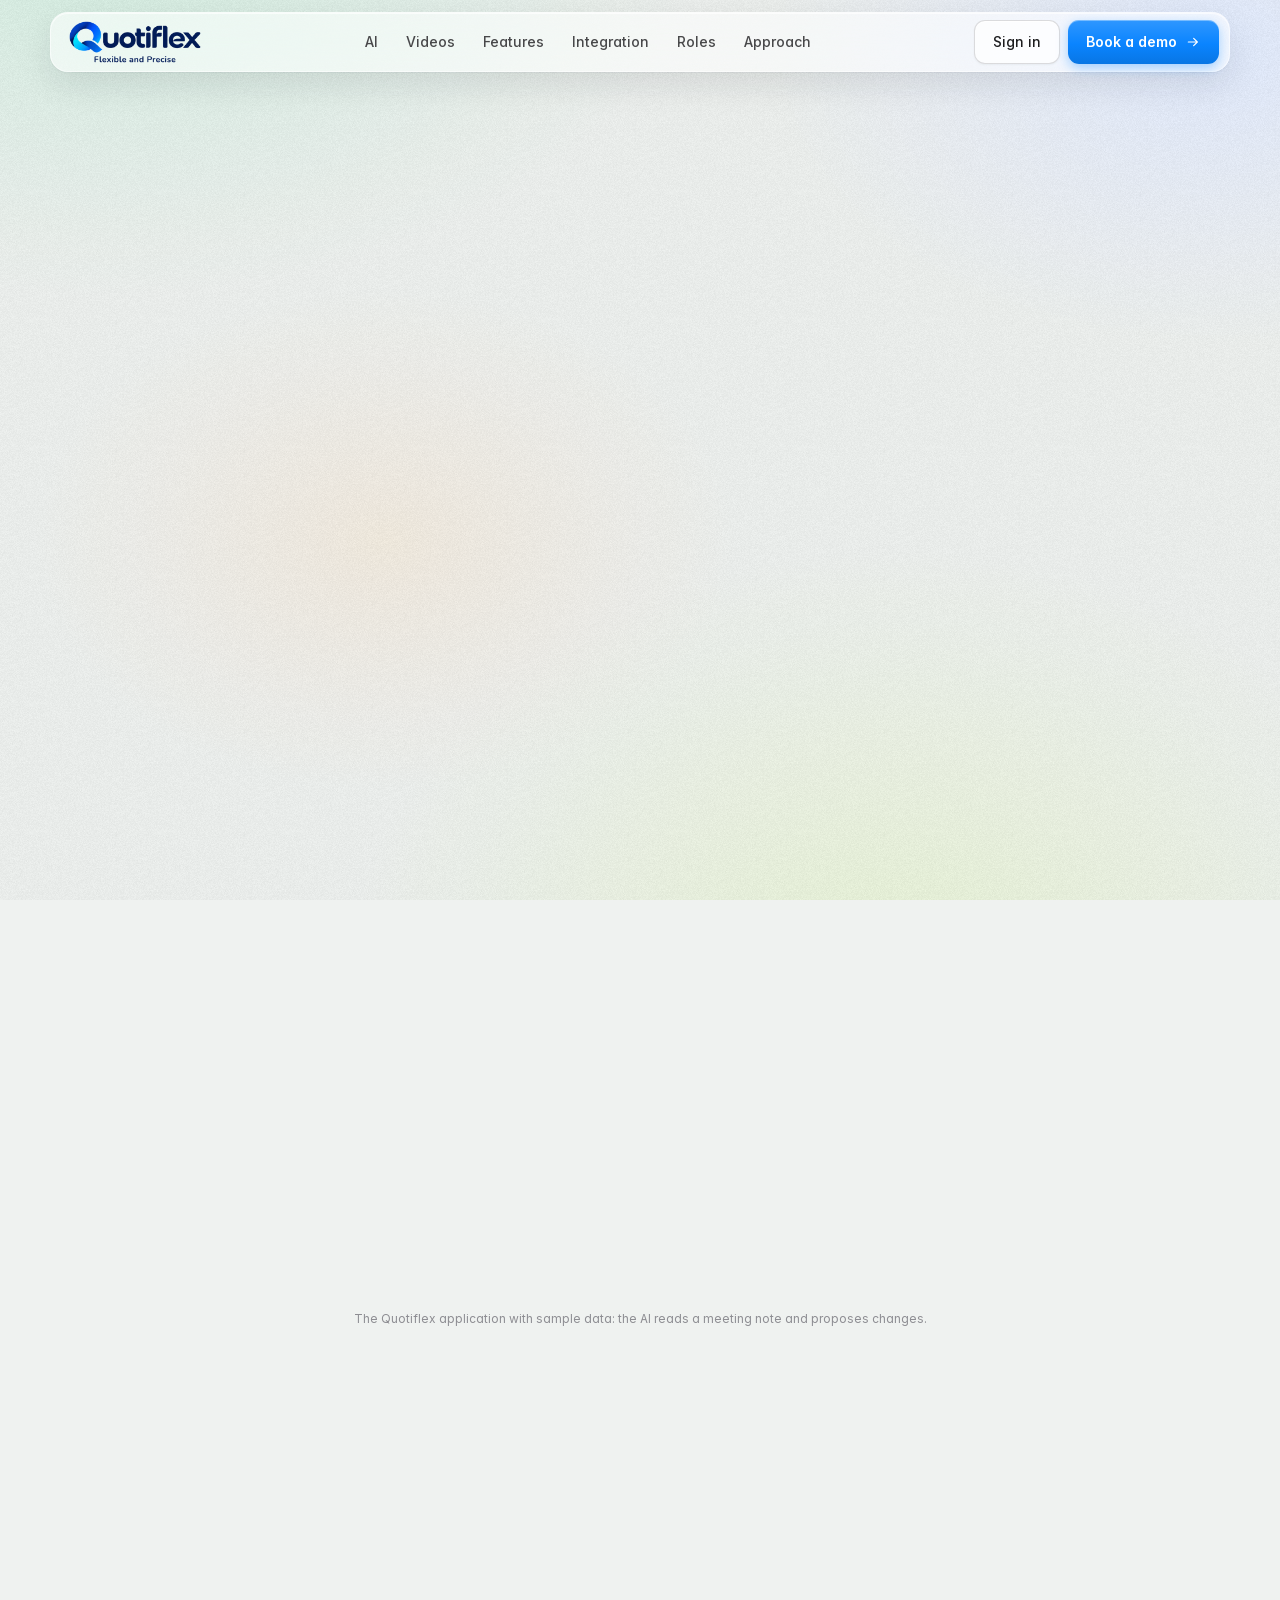
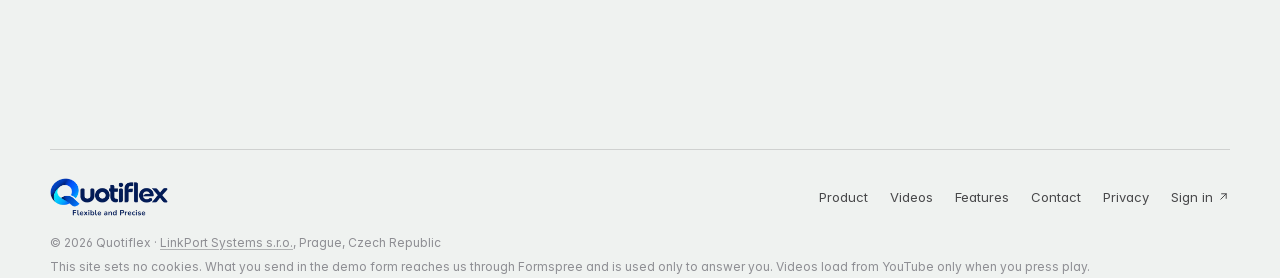
==== commit e550139f: "The preview address forwards to the home page With the preview live, /preview/ keeps only a small pa" ====
--- a/site/preview/index.html
+++ b/site/preview/index.html
@@ -3,507 +3,13 @@
 <head>
 <meta charset="utf-8">
 <meta name="viewport" content="width=device-width, initial-scale=1">
-<meta http-equiv="Content-Security-Policy" content="default-src 'none'; script-src 'self'; style-src 'self'; img-src 'self'; font-src 'self'; connect-src https://formspree.io; frame-src https://www.youtube-nocookie.com; base-uri 'none'; form-action 'none'">
-<meta name="referrer" content="strict-origin-when-cross-origin">
-<title>Quotiflex · CPQ with AI built in, for machine manufacturers</title>
+<meta http-equiv="Content-Security-Policy" content="default-src 'none'; base-uri 'none'; form-action 'none'">
 <meta name="robots" content="noindex">
-<meta name="description" content="CPQ with AI built in, for machine manufacturers. Quote many times faster: the AI does the typing, the rules add the right accessories, approvals show the cost in money, documents come in your customer's language, and Quotiflex is ready to connect to the systems you run.">
-<meta name="theme-color" content="#eff2f0">
+<meta http-equiv="refresh" content="0; url=../">
 <link rel="canonical" href="https://quotiflex.com/">
-<meta property="og:type" content="website">
-<meta property="og:site_name" content="Quotiflex">
-<meta property="og:title" content="Quotiflex · Flexible quotes. Precise results.">
-<meta property="og:description" content="CPQ with AI built in, for machine manufacturers. Quote many times faster: the AI does the typing, the rules add the right accessories, approvals show the cost in money, documents come in your customer's language, and Quotiflex is ready to connect to the systems you run.">
-<meta property="og:url" content="https://quotiflex.com/">
-<meta property="og:image" content="https://quotiflex.com/img/og-image.png">
-<meta property="og:image:width" content="1200">
-<meta property="og:image:height" content="630">
-<meta property="og:image:alt" content="The Quotiflex logo with the tagline Flexible and Precise">
-<meta name="twitter:card" content="summary_large_image">
-<link rel="icon" href="../favicon.svg" type="image/svg+xml">
-<link rel="icon" href="../favicon.ico" sizes="32x32">
-<link rel="apple-touch-icon" href="../img/apple-touch-icon.png">
-<link rel="stylesheet" href="app.css?v=977281b8">
-<script src="script.js?v=51563463"></script>
-<script src="fx.js?v=7651b942"></script>
-<script type="application/ld+json">
-{"@context":"https://schema.org","@type":"VideoObject","name":"Turn Customer Meeting Notes into Quote Changes | Quotiflex Deal Journal","description":"Write the note the way you always do. With one click, the AI in Quotiflex suggests changes to the quote, updates to the deal brief and a task, each with the sentence it came from. The rules check every suggestion, and you decide what to apply.","thumbnailUrl":"https://quotiflex.com/img/video-1-1280.jpg","uploadDate":"2026-10-21","duration":"PT1M11S","embedUrl":"https://www.youtube.com/embed/badr2H-frKE","url":"https://www.youtube.com/watch?v=badr2H-frKE"}
-</script>
-<script type="application/ld+json">
-{"@context":"https://schema.org","@type":"VideoObject","name":"Never Forget a Machine Accessory on a Quote | Quotiflex Accessory Rules","description":"Add a machine, and its usual accessories come with it. Every choice shows the price difference and the rule behind it. Take off something mandatory, and the quote shows it at once. To leave it out, you give a reason, and the reason stays with the quote under your name.","thumbnailUrl":"https://quotiflex.com/img/video-2-1280.jpg","uploadDate":"2026-10-22","duration":"PT1M26S","embedUrl":"https://www.youtube.com/embed/MtIPMK0WYl4","url":"https://www.youtube.com/watch?v=MtIPMK0WYl4"}
-</script>
-<script type="application/ld+json">
-{"@context":"https://schema.org","@type":"VideoObject","name":"Bilingual Quotation Documents, Nothing Typed Twice | Quotiflex Documents","description":"The quote opens as the document your customer will read: two languages side by side, every machine with its description, pictures and price. What you sent stays exactly as you sent it. To change a text, click it and type; the prices come from the quote, so nobody types a wrong number. For a customer in China, Chinese under the English.","thumbnailUrl":"https://quotiflex.com/img/video-3-1280.jpg","uploadDate":"2026-10-23","duration":"PT1M30S","embedUrl":"https://www.youtube.com/embed/1uBL4lEUWkI","url":"https://www.youtube.com/watch?v=1uBL4lEUWkI"}
-</script>
-<script type="application/ld+json">
-{"@context":"https://schema.org","@type":"VideoObject","name":"Discount Approvals with a Reason, Decided in Minutes | Quotiflex Approvals","description":"Below the price floor, the quote says why in plain words, and its main button asks for approval. You ask with a reason, and the quote waits, read-only, until someone decides. The approver sees the difference in money, not only in percent, and decides with a reason in one click. The sales manager is told at once.","thumbnailUrl":"https://quotiflex.com/img/video-4-1280.jpg","uploadDate":"2026-10-23","duration":"PT1M24S","embedUrl":"https://www.youtube.com/embed/pZ0uJ2PU5Hw","url":"https://www.youtube.com/watch?v=pZ0uJ2PU5Hw"}
-</script>
+<title>Quotiflex</title>
 </head>
 <body>
-<svg class="sprite" aria-hidden="true" focusable="false">
-  <symbol id="i-bolt" viewBox="0 0 24 24"><path d="M13.5 2.5 4.5 13.5h6.5l-1 8 9-11h-6.5l1-8Z"/></symbol>
-  <symbol id="i-target" viewBox="0 0 24 24"><circle cx="12" cy="12" r="8.5"/><circle cx="12" cy="12" r="4.5"/><circle cx="12" cy="12" r="1.2" class="solid"/></symbol>
-  <symbol id="i-sliders" viewBox="0 0 24 24"><path d="M3.5 7h9M17.5 7h3M3.5 17h3M11.5 17h9"/><circle cx="15" cy="7" r="2.5"/><circle cx="9" cy="17" r="2.5"/></symbol>
-  <symbol id="i-shield" viewBox="0 0 24 24"><path d="M12 2.8 4.5 5.6v5.9c0 4.7 3.1 8.2 7.5 9.7 4.4-1.5 7.5-5 7.5-9.7V5.6L12 2.8Z"/><path d="m8.8 12 2.2 2.2 4.2-4.4"/></symbol>
-  <symbol id="i-users" viewBox="0 0 24 24"><circle cx="9" cy="8" r="3.5"/><path d="M2.5 20c.6-3.6 3.2-5.5 6.5-5.5s5.9 1.9 6.5 5.5"/><path d="M15.5 4.8a3.5 3.5 0 0 1 0 6.4M17.8 14.9c2 .8 3.3 2.5 3.7 5.1"/></symbol>
-  <symbol id="i-play" viewBox="0 0 24 24"><path fill="currentColor" stroke="none" d="M8.5 5.6v12.8c0 .8.9 1.3 1.6.9l10-6.4c.6-.4.6-1.3 0-1.7l-10-6.4c-.7-.5-1.6 0-1.6.8Z"/></symbol>
-  <symbol id="i-arrow" viewBox="0 0 24 24"><path d="M5 12h13M13 6.5 18.5 12 13 17.5"/></symbol>
-  <symbol id="i-arrow-out" viewBox="0 0 24 24"><path d="M7 17 17 7M8.5 7H17v8.5"/></symbol>
-  <symbol id="i-arrow-down" viewBox="0 0 24 24"><path d="M12 7v10M7.5 12.5 12 17l4.5-4.5"/></symbol>
-  <symbol id="i-check" viewBox="0 0 24 24"><path d="m5.5 12.5 4 4 9-9"/></symbol>
-  <symbol id="i-menu" viewBox="0 0 24 24"><path d="M4 7h16M4 12h16M4 17h16"/></symbol>
-  <symbol id="i-close" viewBox="0 0 24 24"><path d="M6 6l12 12M18 6 6 18"/></symbol>
-  <symbol id="i-grid" viewBox="0 0 24 24"><rect x="4" y="4" width="6.5" height="6.5" rx="1.5"/><rect x="13.5" y="4" width="6.5" height="6.5" rx="1.5"/><rect x="4" y="13.5" width="6.5" height="6.5" rx="1.5"/><rect x="13.5" y="13.5" width="6.5" height="6.5" rx="1.5"/></symbol>
-  <symbol id="i-doc" viewBox="0 0 24 24"><path d="M14 3H7a2 2 0 0 0-2 2v14a2 2 0 0 0 2 2h10a2 2 0 0 0 2-2V8l-5-5Z"/><path d="M14 3v5h5M9 13h6M9 17h4"/></symbol>
-  <symbol id="i-building" viewBox="0 0 24 24"><rect x="4" y="3.5" width="11" height="17" rx="1.5"/><path d="M15 9.5h3.5a1.5 1.5 0 0 1 1.5 1.5v9.5M8 8h3M8 12h3M8 16h3"/></symbol>
-  <symbol id="i-box" viewBox="0 0 24 24"><path d="m12 3 8 4.5v9L12 21l-8-4.5v-9L12 3Z"/><path d="m4 7.5 8 4.5 8-4.5M12 12v9"/></symbol>
-  <symbol id="i-plus" viewBox="0 0 24 24"><path d="M12 6v12M6 12h12"/></symbol>
-  <symbol id="i-sparkle" viewBox="0 0 24 24"><path d="M12 3.5l1.8 5.2 5.2 1.8-5.2 1.8L12 17.5l-1.8-5.2L5 10.5l5.2-1.8L12 3.5Z"/><path d="M19 15.5l.7 1.8 1.8.7-1.8.7-.7 1.8-.7-1.8-1.8-.7 1.8-.7.7-1.8Z"/></symbol>
-  <symbol id="i-note" viewBox="0 0 24 24"><path d="M5 4.5h10l4 4V19a.5.5 0 0 1-.5.5h-13A.5.5 0 0 1 5 19V4.5Z"/><path d="M8.5 10h7M8.5 13.5h7M8.5 17h4"/></symbol>
-  <symbol id="i-list" viewBox="0 0 24 24"><path d="M9 6.5h11M9 12h11M9 17.5h11"/><circle cx="4.5" cy="6.5" r="1" class="solid"/><circle cx="4.5" cy="12" r="1" class="solid"/><circle cx="4.5" cy="17.5" r="1" class="solid"/></symbol>
-  <symbol id="i-rule" viewBox="0 0 24 24"><path d="M4 7h7M4 12h10M4 17h6"/><path d="m15 15 2 2 4-4.5"/></symbol>
-  <symbol id="i-search" viewBox="0 0 24 24"><circle cx="11" cy="11" r="6.5"/><path d="m16 16 4 4"/></symbol>
-  <symbol id="i-globe" viewBox="0 0 24 24"><circle cx="12" cy="12" r="8.5"/><path d="M3.5 12h17M12 3.5c2.5 2.6 3.6 5.4 3.6 8.5S14.5 17.9 12 20.5C9.5 17.9 8.4 15.1 8.4 12S9.5 6.1 12 3.5Z"/></symbol>
-  <symbol id="i-pen" viewBox="0 0 24 24"><path d="M4.5 19.5l1-4L15.8 5.2a2 2 0 0 1 2.9 0l.1.1a2 2 0 0 1 0 2.9L8.5 18.5l-4 1Z"/><path d="m13.5 7.5 3 3"/></symbol>
-  <symbol id="i-eye" viewBox="0 0 24 24"><path d="M2.8 12S6 5.5 12 5.5 21.2 12 21.2 12 18 18.5 12 18.5 2.8 12 2.8 12Z"/><circle cx="12" cy="12" r="2.8"/></symbol>
-  <symbol id="i-bolt" viewBox="0 0 24 24"><path d="M13.2 3 5.5 13.2h5.8L10.8 21l7.7-10.2h-5.8L13.2 3Z"/></symbol>
-  <symbol id="i-link" viewBox="0 0 24 24"><path d="M10.2 13.8a4 4 0 0 0 5.6 0l3-3a4 4 0 0 0-5.6-5.6l-1.1 1.1"/><path d="M13.8 10.2a4 4 0 0 0-5.6 0l-3 3a4 4 0 0 0 5.6 5.6l1.1-1.1"/></symbol>
-  <symbol id="i-db" viewBox="0 0 24 24"><ellipse cx="12" cy="6" rx="7" ry="2.5"/><path d="M5 6v12c0 1.4 3.1 2.5 7 2.5s7-1.1 7-2.5V6"/><path d="M5 12c0 1.4 3.1 2.5 7 2.5s7-1.1 7-2.5"/></symbol>
-  <symbol id="i-cube" viewBox="0 0 24 24"><path d="M12 3 4.5 7.2v9.6L12 21l7.5-4.2V7.2L12 3Z"/><path d="M4.5 7.2 12 11.4l7.5-4.2M12 11.4V21"/></symbol>
-  <symbol id="i-swap" viewBox="0 0 24 24"><path d="M7 7.5h12M15.5 4 19 7.5 15.5 11"/><path d="M17 16.5H5M8.5 13 5 16.5 8.5 20"/></symbol>
-  <symbol id="i-key" viewBox="0 0 24 24"><circle cx="8" cy="15.5" r="4"/><path d="m10.9 12.6 8.1-8.1M16 7.5l2.2 2.2M13.6 9.9l1.8 1.8"/></symbol>
-</svg>
-
-<a class="skip" href="#main">Skip to content</a>
-<div class="wallpaper" aria-hidden="true"></div>
-
-<header class="topbar wrap">
-  <div class="topbar-inner glass">
-    <a class="brand" href="#main" aria-label="Quotiflex, to the top of the page">
-      <picture>
-        <source type="image/webp" srcset="../img/logo-450.webp 450w, ../img/logo-760.webp 760w" sizes="132px">
-        <img src="../img/logo-450.png" width="225" height="73" alt="Quotiflex, Flexible and Precise">
-      </picture>
-    </a>
-    <nav id="navigation" aria-label="Main navigation">
-      <a href="#ai">AI</a>
-      <a href="#videos">Videos</a>
-      <a href="#features">Features</a>
-      <a href="#integration">Integration</a>
-      <a href="#solutions">Roles</a>
-      <a href="#about">Approach</a>
-    </nav>
-    <div class="topbar-actions">
-      <a class="btn btn-secondary" href="https://app.quotiflex.com/">Sign in</a>
-      <a class="btn btn-primary" href="#contact">Book a demo <svg class="ico" aria-hidden="true"><use href="#i-arrow"/></svg></a>
-    </div>
-    <button class="menu-toggle" type="button" aria-expanded="false" aria-controls="navigation">
-      <svg class="ico" aria-hidden="true"><use href="#i-menu"/></svg><span class="visually-hidden">Open menu</span>
-    </button>
-  </div>
-</header>
-
-<main id="main">
-  <section class="hero" aria-labelledby="hero-title">
-    <div class="wrap">
-      <p class="kicker reveal">CPQ for machine manufacturers</p>
-      <h1 id="hero-title" class="display reveal">Flexible quotes.<br><span class="soft">Precise results.</span></h1>
-      <p class="lead reveal">Quotiflex is a CPQ with AI built in, and your team quotes many times faster with it. A meeting note becomes quote changes, the right accessories come by your rules, and every discount shows its cost in money.</p>
-      <div class="actions reveal">
-        <a class="btn btn-primary btn-lg" href="#contact">Book a demo <svg class="ico" aria-hidden="true"><use href="#i-arrow"/></svg></a>
-        <a class="btn btn-secondary btn-lg" href="#videos"><span class="play-dot" aria-hidden="true"><svg class="ico"><use href="#i-play"/></svg></span> Watch the videos</a>
-      </div>
-      <ul class="proof reveal" aria-label="In short">
-        <li class="chip"><svg class="ico"><use href="#i-bolt"/></svg> Quotes many times faster</li>
-        <li class="chip"><svg class="ico"><use href="#i-sparkle"/></svg> AI that proposes, people decide</li>
-        <li class="chip"><svg class="ico"><use href="#i-link"/></svg> Ready to connect to your systems</li>
-      </ul>
-    </div>
-    <figure class="shot reveal">
-      <div class="shot-frame glass"><img src="../img/screen-quote-journal-2880.webp?v=68a29ade" srcset="../img/screen-quote-journal-1440.webp?v=76f2936c 1440w, ../img/screen-quote-journal-2160.webp?v=6edbfb6b 2160w, ../img/screen-quote-journal-2880.webp?v=68a29ade 2880w" sizes="(min-width: 1336px) 1220px, calc(100vw - 60px)" width="2880" height="1400" decoding="async" alt="The Quotiflex quote screen with sample data: quote Q-2026-32 for Osterlen Orchards, 1,183,149.55 SEK, its quote lines and steps, and the deal journal on the right, where the AI suggests quote changes, brief updates and a task from a meeting note, each with the sentence it came from."></div>
-    </figure>
-    <p class="shot-note wrap">The Quotiflex application with sample data: the AI reads a meeting note and proposes changes.</p>
-  </section>
-
-  <section class="benefits wrap" aria-label="Why Quotiflex">
-    <article class="benefit glass-solid reveal">
-      <span class="icon" aria-hidden="true"><svg class="ico"><use href="#i-eye"/></svg></span>
-      <h2 class="card-title">Intuitive from the first day</h2>
-      <p>A menu built around the work: three screens for a sales manager. Add a machine by its name, undo a slip with Ctrl+Z, edit the document where you read it.</p>
-    </article>
-    <article class="benefit glass-solid reveal">
-      <span class="icon" aria-hidden="true"><svg class="ico"><use href="#i-sparkle"/></svg></span>
-      <h2 class="card-title">AI that does the typing</h2>
-      <p>A note becomes quote changes, a sentence becomes a rule, a description becomes a line of machines. Hours of typing become minutes, and you accept every item.</p>
-    </article>
-    <article class="benefit glass-solid reveal">
-      <span class="icon" aria-hidden="true"><svg class="ico"><use href="#i-sliders"/></svg></span>
-      <h2 class="card-title">Flexible without a developer</h2>
-      <p>Rules, approval levels, templates, units and number formats are settings. What differs between companies is set, not programmed.</p>
-    </article>
-    <article class="benefit glass-solid reveal">
-      <span class="icon" aria-hidden="true"><svg class="ico"><use href="#i-shield"/></svg></span>
-      <h2 class="card-title">Control without slowing down</h2>
-      <p>Rules check every line and never block. A discount below the floor says why, and the approver sees its cost in money.</p>
-    </article>
-  </section>
-
-  <section id="ai" class="wrap section" aria-labelledby="ai-title">
-    <div class="section-heading reveal">
-      <p class="kicker">AI built in</p>
-      <h2 id="ai-title" class="title">Many times faster.<br><span class="soft">AI types. You decide.</span></h2>
-      <p class="lead">In most companies a meeting note is read once and typed three times: into the quote, into the deal brief, into the to-do list. In Quotiflex the AI does that part in seconds, inside the screens where the work happens. Your rules check every proposal, and a person decides.</p>
-    </div>
-    <div class="ai-panel glass-solid reveal">
-      <div class="ai-grid">
-        <article class="ai-item reveal">
-          <span class="icon" aria-hidden="true"><svg class="ico"><use href="#i-note"/></svg></span>
-          <h3>Meeting notes become quote changes</h3>
-          <p>Paste a note or pick one from the deal journal. In seconds the AI proposes the line changes, the brief and the tasks, each with the sentence it came from.</p>
-        </article>
-        <article class="ai-item reveal">
-          <span class="icon" aria-hidden="true"><svg class="ico"><use href="#i-list"/></svg></span>
-          <h3>A line of machines from a description</h3>
-          <p>"An apple washing and grading line, 20,000 an hour" becomes machines with quantities and a reason for each: a first configuration in minutes, not hours. The rules complete and check it.</p>
-        </article>
-        <article class="ai-item reveal">
-          <span class="icon" aria-hidden="true"><svg class="ico"><use href="#i-rule"/></svg></span>
-          <h3>A rule from one sentence</h3>
-          <p>A product manager describes a rule in plain words. The AI fills in the fields, the rule is tried on a real quote, and a person saves it.</p>
-        </article>
-        <article class="ai-item reveal">
-          <span class="icon" aria-hidden="true"><svg class="ico"><use href="#i-search"/></svg></span>
-          <h3>A second look before you present</h3>
-          <p>The review points at what is unusual: a discount far from its product family, or no installation line where similar quotes had one.</p>
-        </article>
-        <article class="ai-item reveal">
-          <span class="icon" aria-hidden="true"><svg class="ico"><use href="#i-globe"/></svg></span>
-          <h3>Translation with your own terms</h3>
-          <p>Days of translation become a review: documents in Danish or Chinese with your glossary kept, machine names first. Legal texts are used only in their approved wording.</p>
-        </article>
-        <article class="ai-item reveal">
-          <span class="icon" aria-hidden="true"><svg class="ico"><use href="#i-pen"/></svg></span>
-          <h3>Product texts from ERP data</h3>
-          <p>A first draft of a sales description from the short ERP text and the technical data, in the style of your own descriptions.</p>
-        </article>
-      </div>
-      <div class="ai-control">
-        <span class="pill pill-ready"><svg class="ico"><use href="#i-sparkle"/></svg> AI proposal · review before saving</span>
-        <p>Every AI result arrives marked as a proposal, with the sentence or the data it came from. Your rules check it, and nothing is saved until a person accepts it. Administrators decide what is switched on, set the budget and see the cost of every call.</p>
-      </div>
-    </div>
-  </section>
-
-  <section id="videos" class="wrap section videos" aria-labelledby="videos-title">
-    <div class="section-heading reveal">
-      <p class="kicker">See it in action</p>
-      <h2 id="videos-title" class="title">Short videos.<br><span class="soft">Real screens.</span></h2>
-      <p class="lead">Each video shows one task in Quotiflex from start to finish, with sample data.</p>
-    </div>
-    <div class="video-library glass-solid reveal" data-video-library>
-      <span class="video-anchor" id="video-deal-journal"></span>
-      <span class="video-anchor" id="video-accessory-rules"></span>
-      <span class="video-anchor" id="video-customer-document"></span>
-      <span class="video-anchor" id="video-discount-approval"></span>
-      <a class="video-poster" href="https://www.youtube.com/watch?v=badr2H-frKE" data-youtube="badr2H-frKE" aria-label="Play the video: Turn customer meeting notes into quote changes, 1 minute 11 seconds">
-        <picture>
-          <source type="image/webp" srcset="../img/video-1-640.webp 640w, ../img/video-1-1280.webp 1280w, ../img/video-1-1920.webp 1920w" sizes="(min-width: 1300px) 1180px, (min-width: 1151px) calc(100vw - 124px), (min-width: 541px) calc(100vw - 92px), calc(100vw - 56px)">
-          <img src="../img/video-1-1280.jpg" width="1280" height="720" decoding="async" alt="">
-        </picture>
-        <span class="video-play" aria-hidden="true"><span class="play-dot"><svg class="ico"><use href="#i-play"/></svg></span><span class="video-play-label">Play video</span> <span class="video-time">1:11</span></span>
-      </a>
-      <div class="video-caption">
-        <div>
-          <span class="kicker" data-video-topic>Deal journal</span>
-          <h3 data-video-title>Turn customer meeting notes into quote changes.</h3>
-        </div>
-        <div>
-          <p data-video-desc>Write the note the way you always do. With one click, the AI suggests changes to the quote, updates to the deal brief and a task, each with the sentence it came from. The rules check every suggestion, and you decide what to apply.</p>
-          <p class="video-links">
-            <a class="text-link" href="https://www.youtube.com/watch?v=badr2H-frKE" data-video-watch>Watch on YouTube <svg class="ico" aria-hidden="true"><use href="#i-arrow-out"/></svg></a>
-            <a class="text-link" href="https://www.youtube.com/@quotiflex_com">All videos on our channel <svg class="ico" aria-hidden="true"><use href="#i-arrow-out"/></svg></a>
-          </p>
-        </div>
-      </div>
-      <ol class="video-list" aria-label="All videos">
-        <li><a class="video-item" data-anchor="video-deal-journal" href="https://www.youtube.com/watch?v=badr2H-frKE" data-youtube="badr2H-frKE" data-poster="../img/video-1" data-length="1:11" data-length-label="1 minute 11 seconds" data-desc="Write the note the way you always do. With one click, the AI suggests changes to the quote, updates to the deal brief and a task, each with the sentence it came from. The rules check every suggestion, and you decide what to apply." aria-current="true">
-          <span class="video-thumb"><img src="../img/video-1-640.webp" width="640" height="360" loading="lazy" decoding="async" alt=""></span>
-          <span class="video-item-text"><span class="video-item-topic">Deal journal</span><span class="video-item-title">Turn customer meeting notes into quote changes.</span><span class="video-item-time">1:11</span></span>
-        </a></li>
-        <li><a class="video-item" data-anchor="video-accessory-rules" href="https://www.youtube.com/watch?v=MtIPMK0WYl4" data-youtube="MtIPMK0WYl4" data-poster="../img/video-2" data-length="1:26" data-length-label="1 minute 26 seconds" data-desc="Add a machine, and its usual accessories come with it. Every choice shows the price difference and the rule behind it. Take off something mandatory, and the quote shows it at once. To leave it out, you give a reason, and the reason stays with the quote under your name.">
-          <span class="video-thumb"><img src="../img/video-2-640.webp" width="640" height="360" loading="lazy" decoding="async" alt=""></span>
-          <span class="video-item-text"><span class="video-item-topic">Accessory rules</span><span class="video-item-title">Never forget an accessory on a quote.</span><span class="video-item-time">1:26</span></span>
-        </a></li>
-        <li><a class="video-item" data-anchor="video-customer-document" href="https://www.youtube.com/watch?v=1uBL4lEUWkI" data-youtube="1uBL4lEUWkI" data-poster="../img/video-3" data-length="1:30" data-length-label="1 minute 30 seconds" data-desc="The quote opens as the document your customer will read: two languages side by side, every machine with its description, pictures and price. What you sent stays exactly as you sent it. To change a text, click it and type; the prices come from the quote, so nobody types a wrong number. For a customer in China, Chinese under the English.">
-          <span class="video-thumb"><img src="../img/video-3-640.webp" width="640" height="360" loading="lazy" decoding="async" alt=""></span>
-          <span class="video-item-text"><span class="video-item-topic">Customer document</span><span class="video-item-title">The document your customer reads.</span><span class="video-item-time">1:30</span></span>
-        </a></li>
-        <li><a class="video-item" data-anchor="video-discount-approval" href="https://www.youtube.com/watch?v=pZ0uJ2PU5Hw" data-youtube="pZ0uJ2PU5Hw" data-poster="../img/video-4" data-length="1:24" data-length-label="1 minute 24 seconds" data-desc="Below the price floor, the quote says why in plain words, and its main button asks for approval. You ask with a reason, and the quote waits, read-only, until someone decides. The approver sees the difference in money, not only in percent, and decides with a reason in one click. The sales manager is told at once.">
-          <span class="video-thumb"><img src="../img/video-4-640.webp" width="640" height="360" loading="lazy" decoding="async" alt=""></span>
-          <span class="video-item-text"><span class="video-item-topic">Discount approval</span><span class="video-item-title">Margin control without slowing sales.</span><span class="video-item-time">1:24</span></span>
-        </a></li>
-      </ol>
-      <p class="video-note">The videos play from YouTube in privacy-enhanced mode, and only once you press play.</p>
-    </div>
-  </section>
-
-  <section id="product" class="split wrap section" aria-labelledby="product-title">
-    <div class="reveal">
-      <p class="kicker">Built for machine builders</p>
-      <h2 id="product-title" class="title">From the first call<br><span class="soft">to the signed order.</span></h2>
-      <p class="lead">One place for the whole deal: what the customer said, the machines and their accessories, the price and its margin, the approval and its reason, and the document the customer reads.</p>
-      <ul class="check-list">
-        <li><svg class="ico" aria-hidden="true"><use href="#i-check"/></svg>A deal journal for calls, site visits, sketches and tasks</li>
-        <li><svg class="ico" aria-hidden="true"><use href="#i-check"/></svg>Lines and sections for whole plants, with a subtotal per line</li>
-        <li><svg class="ico" aria-hidden="true"><use href="#i-check"/></svg>Every presented revision kept exactly as the customer saw it</li>
-      </ul>
-      <a class="text-link" href="#features">See the details <svg class="ico" aria-hidden="true"><use href="#i-arrow"/></svg></a>
-    </div>
-    <div class="collaboration glass reveal">
-      <picture>
-        <source type="image/webp" srcset="../img/team-meeting-600.webp?v=7487646f 600w, ../img/team-meeting-800.webp?v=de8f16f6 800w, ../img/team-meeting-1200.webp?v=32330141 1200w" sizes="(min-width: 1081px) 560px, calc(100vw - 84px)">
-        <img src="../img/team-meeting-1200.jpg?v=49cc1ba9" width="1200" height="690" loading="lazy" decoding="async" alt="Four colleagues from sales and engineering, two women and two men, review a quote together at a laptop.">
-      </picture>
-      <div class="team-caption">
-        <span class="icon" aria-hidden="true"><svg class="ico"><use href="#i-users"/></svg></span>
-        <div>
-          <strong>One quote. Sales, engineering and finance on the same page.</strong>
-          <p>Each role sees what it needs, and every decision keeps its reason.</p>
-        </div>
-      </div>
-    </div>
-  </section>
-
-  <section id="features" class="wrap section" aria-labelledby="features-title">
-    <div class="section-heading reveal">
-      <p class="kicker">In the application</p>
-      <h2 id="features-title" class="title">Every detail connected.<br><span class="soft">Every step visible.</span></h2>
-      <p class="lead">Three moments of a quote, as they look in Quotiflex.</p>
-    </div>
-    <div class="feature-rows">
-      <article class="feature-row glass-solid reveal">
-        <div class="feature-text">
-          <span class="kicker">01 · Configure</span>
-          <h3>The right accessories, every time.</h3>
-          <p>Add a conveyor and its feet and guide rails come with it. Every choice shows the price difference and the rule behind it. Leave out something mandatory and the quote shows it at once. It does not block you: you give a reason, and the reason stays with the quote.</p>
-        </div>
-        <figure class="feature-shot"><img src="../img/screen-accessories-1410.webp?v=4a34f3b3" srcset="../img/screen-accessories-760.webp?v=7d2bed98 760w, ../img/screen-accessories-1410.webp?v=4a34f3b3 1410w" sizes="(min-width: 1081px) 680px, calc(100vw - 100px)" width="1410" height="568" loading="lazy" decoding="async" alt="A belt conveyor on a quote with its accessories: an optional dust cover, and conveyor feet in painted or stainless steel, with the price difference and the rule behind the choice."></figure>
-      </article>
-      <article class="feature-row glass-solid reveal">
-        <div class="feature-text">
-          <span class="kicker">02 · Price</span>
-          <h3>Discounts with a reason. Decisions in minutes.</h3>
-          <p>Below the price floor the quote says why, in plain words, and its main button asks for approval. The approver sees the difference in money, not only in percent, and decides in one click, with a reason. The sales manager is told at once.</p>
-        </div>
-        <figure class="feature-shot"><img src="../img/screen-approval-1400.webp?v=66913e06" srcset="../img/screen-approval-760.webp?v=6a17b336 760w, ../img/screen-approval-1400.webp?v=66913e06 1400w" sizes="(min-width: 1081px) 680px, calc(100vw - 100px)" width="1400" height="580" loading="lazy" decoding="async" alt="An approval request: the line and the project margin below the floor of the policy, and the difference in money, 43,798.80 SEK and 43,834.17 SEK, with the amounts in euros."></figure>
-      </article>
-      <article class="feature-row glass-solid reveal">
-        <div class="feature-text">
-          <span class="kicker">03 · Document</span>
-          <h3>A document in your customer's language.</h3>
-          <p>Two languages side by side, a hundred pages with contents, units and number formats for each market. Click a text to change it. The prices come from the quote, so nobody types a wrong number, and what you sent stays exactly as you sent it.</p>
-        </div>
-        <figure class="feature-shot"><img src="../img/screen-document-1440.webp?v=72f345b6" srcset="../img/screen-document-760.webp?v=19a196c2 760w, ../img/screen-document-1440.webp?v=72f345b6 1440w" sizes="(min-width: 1081px) 680px, calc(100vw - 100px)" width="1440" height="880" loading="lazy" decoding="async" alt="A page of a quotation in English and Danish side by side: the first standard product of line 1 with its quantity, system and price in euros, and its description in both languages."></figure>
-      </article>
-    </div>
-  </section>
-
-  <section id="integration" class="wrap section" aria-labelledby="integration-title">
-    <div class="section-heading reveal">
-      <p class="kicker">Integration</p>
-      <h2 id="integration-title" class="title">Connects quickly<br><span class="soft">to the systems you run.</span></h2>
-      <p class="lead">Integration is built into the base of Quotiflex: field mapping set up as rules, reliable delivery of every change, and the numbers of your own systems on products and customers. On that base Quotiflex connects quickly to the systems large companies use most.</p>
-    </div>
-    <div class="connect glass-solid reveal">
-      <div class="connect-grid">
-        <div class="connect-group">
-          <span class="icon" aria-hidden="true"><svg class="ico"><use href="#i-db"/></svg></span>
-          <h3>ERP</h3>
-          <ul class="names"><li>SAP S/4HANA</li><li>Microsoft Dynamics 365</li><li>Oracle</li><li>Infor</li><li>Odoo</li></ul>
-        </div>
-        <div class="connect-group">
-          <span class="icon" aria-hidden="true"><svg class="ico"><use href="#i-users"/></svg></span>
-          <h3>CRM</h3>
-          <ul class="names"><li>Salesforce</li><li>Microsoft Dynamics 365</li><li>HubSpot</li><li>SAP Sales Cloud</li><li>Pipedrive</li></ul>
-        </div>
-        <div class="connect-group">
-          <span class="icon" aria-hidden="true"><svg class="ico"><use href="#i-key"/></svg></span>
-          <h3>Sign-in</h3>
-          <ul class="names"><li>Microsoft Entra ID</li><li>Okta</li><li>Google Workspace</li><li>SAML 2.0</li><li>OpenID Connect</li></ul>
-        </div>
-        <div class="connect-group">
-          <span class="icon" aria-hidden="true"><svg class="ico"><use href="#i-cube"/></svg></span>
-          <h3>PLM and CAD</h3>
-          <ul class="names"><li>Siemens Teamcenter</li><li>PTC Windchill</li><li>SOLIDWORKS PDM</li><li>Autodesk Vault</li></ul>
-        </div>
-        <div class="connect-group">
-          <span class="icon" aria-hidden="true"><svg class="ico"><use href="#i-note"/></svg></span>
-          <h3>Documents and e-signature</h3>
-          <ul class="names"><li>SharePoint</li><li>Google Drive</li><li>DocuSign</li><li>Adobe Acrobat Sign</li></ul>
-        </div>
-        <div class="connect-group">
-          <span class="icon" aria-hidden="true"><svg class="ico"><use href="#i-swap"/></svg></span>
-          <h3>Data exchange</h3>
-          <ul class="names"><li>REST API</li><li>OData</li><li>Webhooks</li><li>Excel and CSV</li><li>XML</li></ul>
-        </div>
-      </div>
-      <ul class="connect-points">
-        <li><span class="icon" aria-hidden="true"><svg class="ico"><use href="#i-rule"/></svg></span><span><strong>Mapping as settings.</strong> Which field goes where is a rule you can read and change, not code.</span></li>
-        <li><span class="icon" aria-hidden="true"><svg class="ico"><use href="#i-shield"/></svg></span><span><strong>Nothing lost on the way.</strong> A change for another system is saved with the quote, then delivered and tried again if needed.</span></li>
-        <li><span class="icon" aria-hidden="true"><svg class="ico"><use href="#i-list"/></svg></span><span><strong>Your own numbers.</strong> Products and customers keep the ids of your systems, so both sides speak about the same thing.</span></li>
-      </ul>
-      <p class="connect-note">The names are examples of widely used systems and are trademarks of their owners. Quotiflex is not affiliated with or endorsed by them.</p>
-    </div>
-  </section>
-
-  <section id="solutions" class="wrap section" aria-labelledby="solutions-title">
-    <div class="section-heading reveal">
-      <p class="kicker">Made for the way you work</p>
-      <h2 id="solutions-title" class="title">Different roles.<br><span class="soft">One clear quote.</span></h2>
-    </div>
-    <div class="seg reveal" role="tablist" aria-label="Roles">
-      <button type="button" role="tab" id="tab-sales" aria-selected="true" aria-controls="role-panel" data-role="sales">Sales</button>
-      <button type="button" role="tab" id="tab-product" aria-selected="false" aria-controls="role-panel" tabindex="-1" data-role="product">Product</button>
-      <button type="button" role="tab" id="tab-management" aria-selected="false" aria-controls="role-panel" tabindex="-1" data-role="management">Management</button>
-    </div>
-    <div id="role-panel" class="role-panel glass-solid reveal" role="tabpanel" aria-labelledby="tab-sales" tabindex="0">
-      <div>
-        <p class="kicker" id="role-label">For sales managers</p>
-        <h3 id="role-title">More time with the customer, less with the quote.</h3>
-        <p id="role-description">Three screens, a quote that adds its own accessories, notes that turn into changes, and a document ready to send. Approvals are asked and answered inside the quote.</p>
-        <a class="text-link" href="#contact">Discuss your workflow <svg class="ico" aria-hidden="true"><use href="#i-arrow"/></svg></a>
-      </div>
-      <ul id="role-points" class="check-list">
-        <li><svg class="ico" aria-hidden="true"><use href="#i-check"/></svg>Meeting notes to quote changes</li>
-        <li><svg class="ico" aria-hidden="true"><use href="#i-check"/></svg>Accessories added by the rules</li>
-        <li><svg class="ico" aria-hidden="true"><use href="#i-check"/></svg>The approval decision comes back to you</li>
-      </ul>
-    </div>
-  </section>
-
-  <section id="about" class="wrap section about" aria-labelledby="about-title">
-    <div class="reveal">
-      <p class="kicker">Our approach</p>
-      <h2 id="about-title" class="title">Intuitive for the team.<br><span class="soft">Flexible for the business.</span></h2>
-      <p class="lead">We build Quotiflex on four ideas. A screen shows only what your role needs. Everything that differs between companies is a setting, not custom code. The AI does the typing, while the rules check and a person decides. And it is built to connect quickly to the systems you already run.</p>
-      <ul class="principles">
-        <li class="chip"><svg class="ico"><use href="#i-eye"/></svg> Intuitive</li>
-        <li class="chip"><svg class="ico"><use href="#i-sliders"/></svg> Flexible</li>
-        <li class="chip"><svg class="ico"><use href="#i-sparkle"/></svg> AI built in</li>
-        <li class="chip"><svg class="ico"><use href="#i-link"/></svg> Integration-ready</li>
-      </ul>
-    </div>
-  </section>
-
-  <section class="wrap section faq" aria-labelledby="faq-title">
-    <div class="reveal">
-      <p class="kicker">A few useful answers</p>
-      <h2 id="faq-title" class="title">Before we talk.</h2>
-    </div>
-    <div class="faq-list glass-solid reveal">
-      <details>
-        <summary><span>What does CPQ mean?</span><span class="plus" aria-hidden="true"><svg class="ico"><use href="#i-plus"/></svg></span></summary>
-        <p>Configure, price, quote: from what the customer needs to a priced, approved document they can sign. Quotiflex keeps the deal around it in the same place: the notes, the tasks and the reason behind every decision.</p>
-      </details>
-      <details>
-        <summary><span>How does the AI work, and who controls it?</span><span class="plus" aria-hidden="true"><svg class="ico"><use href="#i-plus"/></svg></span></summary>
-        <p>The AI proposes and never writes on its own. Every proposal is marked, shows what it is based on and is checked by your rules. A person accepts it item by item. Administrators choose what is switched on, set a budget and see the cost of every call.</p>
-      </details>
-      <details>
-        <summary><span>Do we need a developer to set it up?</span><span class="plus" aria-hidden="true"><svg class="ico"><use href="#i-plus"/></svg></span></summary>
-        <p>No. Products, rules, approval levels, document templates and languages are settings. Rules can be written as a sentence, filled in as a table or imported from a spreadsheet, and tried on a quote before they are saved.</p>
-      </details>
-      <details>
-        <summary><span>Does Quotiflex connect to the systems we already use?</span><span class="plus" aria-hidden="true"><svg class="ico"><use href="#i-plus"/></svg></span></summary>
-        <p>Yes. Integration is built into the base of Quotiflex: which field goes where is a setting, every change for another system is delivered reliably, and products and customers keep the numbers of your systems. On that base we connect Quotiflex quickly to what your company runs, for example SAP, Microsoft Dynamics 365, Salesforce, HubSpot, Microsoft Entra ID or Okta.</p>
-      </details>
-      <details>
-        <summary><span>Can I access the Quotiflex application?</span><span class="plus" aria-hidden="true"><svg class="ico"><use href="#i-plus"/></svg></span></summary>
-        <p>Existing users open the application with the Sign in button. To discuss access and your requirements, use the demo request below.</p>
-      </details>
-      <details>
-        <summary><span>What should we cover in a demo?</span><span class="plus" aria-hidden="true"><svg class="ico"><use href="#i-plus"/></svg></span></summary>
-        <p>Your machines and their accessories, how you price and approve discounts, the documents your customers expect, and how your team works on a deal today.</p>
-      </details>
-      <details>
-        <summary><span>How is pricing determined?</span><span class="plus" aria-hidden="true"><svg class="ico"><use href="#i-plus"/></svg></span></summary>
-        <p>Talk to us about your requirements. This site does not publish a standard price list.</p>
-      </details>
-    </div>
-  </section>
-
-  <section id="contact" class="wrap section" aria-labelledby="contact-title">
-    <div class="contact glass-solid reveal">
-      <div>
-        <p class="kicker">Book a demo</p>
-        <h2 id="contact-title" class="title">Your machines.<br> Your rules.<br> <span class="soft">Your next quote.</span></h2>
-        <p>Tell us about your products and how you quote today. We show you the parts of Quotiflex that matter for your team.</p>
-        <a class="text-link" href="https://app.quotiflex.com/">Already using Quotiflex? Sign in <svg class="ico" aria-hidden="true"><use href="#i-arrow-out"/></svg></a>
-      </div>
-      <form id="demo-form" novalidate aria-labelledby="form-title">
-        <h3 id="form-title">Request a product conversation</h3>
-        <div class="form-row">
-          <div class="field">
-            <label for="f-name">Name</label>
-            <input id="f-name" name="name" autocomplete="name" required maxlength="100" aria-describedby="e-name">
-            <p class="field-error" id="e-name" hidden>Please enter your name.</p>
-          </div>
-          <div class="field">
-            <label for="f-email">Work email</label>
-            <input id="f-email" name="email" type="email" autocomplete="email" required maxlength="200" aria-describedby="e-email">
-            <p class="field-error" id="e-email" hidden>Please enter a valid email address.</p>
-          </div>
-        </div>
-        <div class="form-row">
-          <div class="field">
-            <label for="f-company">Company</label>
-            <input id="f-company" name="company" autocomplete="organization" required maxlength="200" aria-describedby="e-company">
-            <p class="field-error" id="e-company" hidden>Please enter your company.</p>
-          </div>
-          <div class="field">
-            <label for="f-time">Preferred time <span class="optional">(optional)</span></label>
-            <input id="f-time" name="preferred_time" maxlength="120" placeholder="For example: weekday mornings, CET">
-          </div>
-        </div>
-        <div class="field">
-          <label for="f-message">What would you like to explore?</label>
-          <textarea id="f-message" name="message" rows="3" maxlength="3000" required aria-describedby="e-message" placeholder="Products, pricing, approvals, or your current quoting process…"></textarea>
-          <p class="field-error" id="e-message" hidden>Please tell us briefly what you would like to explore.</p>
-        </div>
-        <div class="honeypot" aria-hidden="true">
-          <label for="f-gotcha">Leave this field empty</label>
-          <input id="f-gotcha" name="_gotcha" tabindex="-1" autocomplete="off">
-        </div>
-        <p class="form-note" id="privacy"><strong>Privacy.</strong> <a class="company-link" href="https://linkport.cz/">LinkPort Systems s.r.o.</a>, Prague, Czech Republic, is the controller of what you send with this form and uses it only to answer your request. The form reaches us through Formspree, which processes it on our behalf. Nothing else is collected: this site sets no cookies and has no analytics or trackers. A video plays from YouTube only once you press play; YouTube's privacy policy then applies to it.</p>
-        <button class="btn btn-primary btn-lg" type="submit" disabled>Send request <svg class="ico" aria-hidden="true"><use href="#i-arrow"/></svg></button>
-        <p id="form-status" class="status" role="status" aria-live="polite"></p>
-        <noscript><p class="status is-error">This form needs JavaScript to send. Please turn it on and reload the page.</p></noscript>
-      </form>
-    </div>
-  </section>
-</main>
-
-<footer class="wrap">
-  <div class="footer-top">
-    <a class="brand" href="#main" aria-label="Quotiflex, to the top of the page">
-      <picture>
-        <source type="image/webp" srcset="../img/logo-450.webp 450w, ../img/logo-760.webp 760w" sizes="118px">
-        <img src="../img/logo-450.png" width="180" height="58" alt="Quotiflex, Flexible and Precise" loading="lazy">
-      </picture>
-    </a>
-    <nav aria-label="Footer">
-      <a href="#product">Product</a>
-      <a href="#videos">Videos</a>
-      <a href="#features">Features</a>
-      <a href="#contact">Contact</a>
-      <a href="#privacy">Privacy</a>
-      <a href="https://app.quotiflex.com/">Sign in <svg class="ico" aria-hidden="true"><use href="#i-arrow-out"/></svg></a>
-    </nav>
-  </div>
-  <div class="footer-legal">
-    <p>© 2026 Quotiflex · <a class="company-link" href="https://linkport.cz/">LinkPort Systems s.r.o.</a>, Prague, Czech Republic</p>
-    <p>This site sets no cookies. What you send in the demo form reaches us through Formspree and is used only to answer you. Videos load from YouTube only when you press play.</p>
-  </div>
-</footer>
+<p>The preview is now the Quotiflex website: <a href="../">quotiflex.com</a>.</p>
 </body>
 </html>
